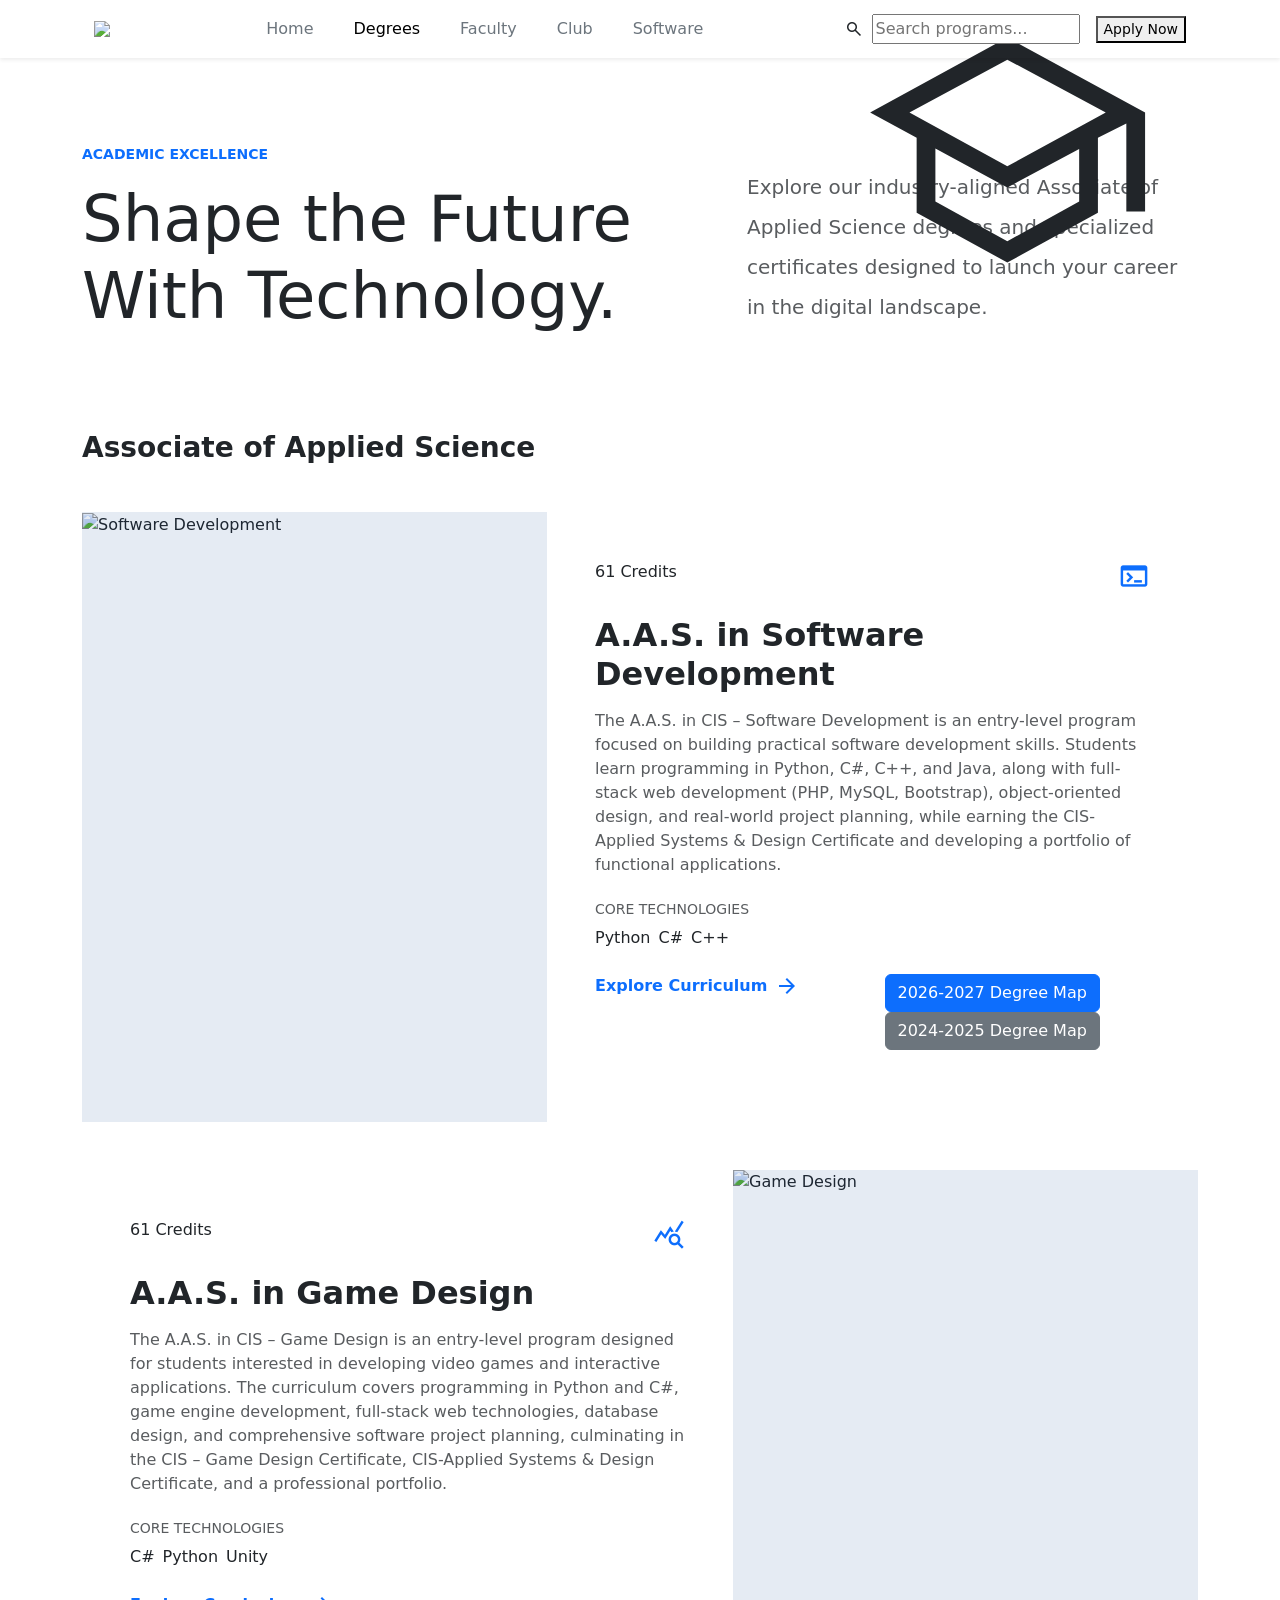
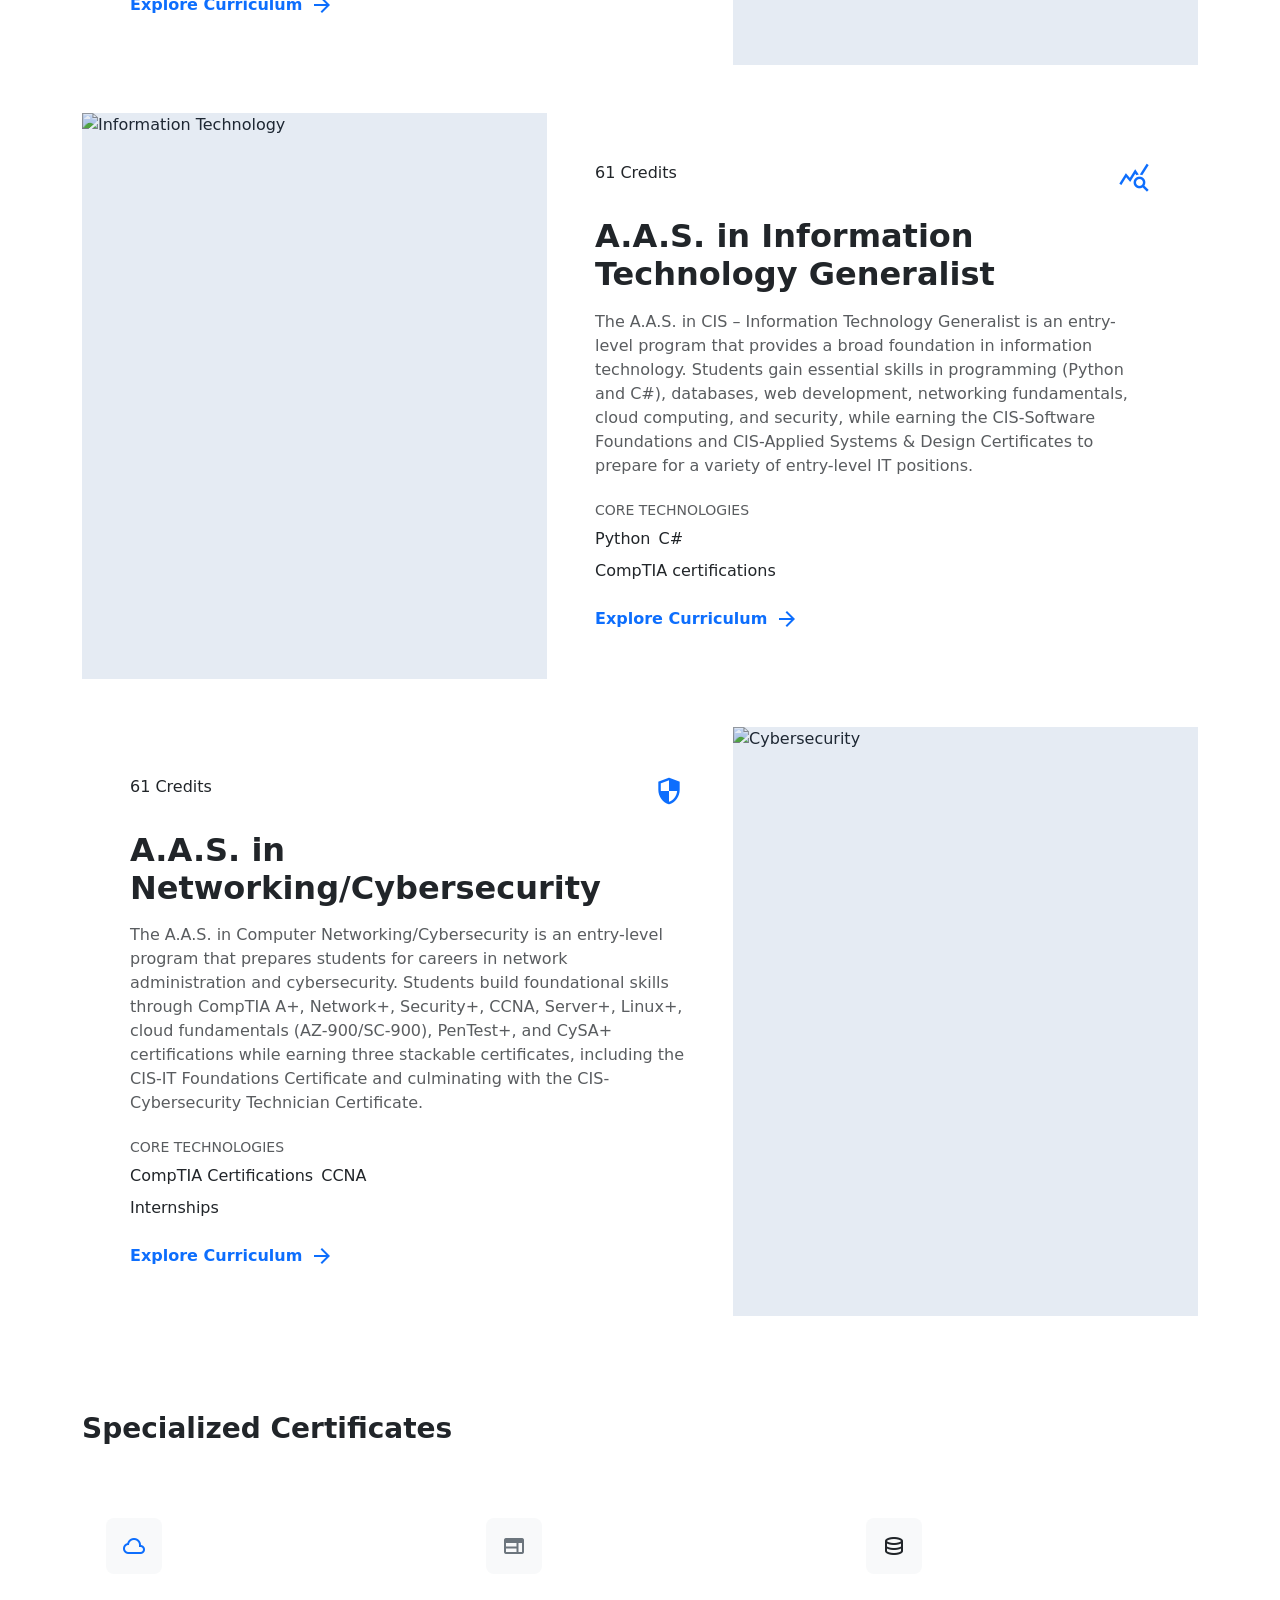
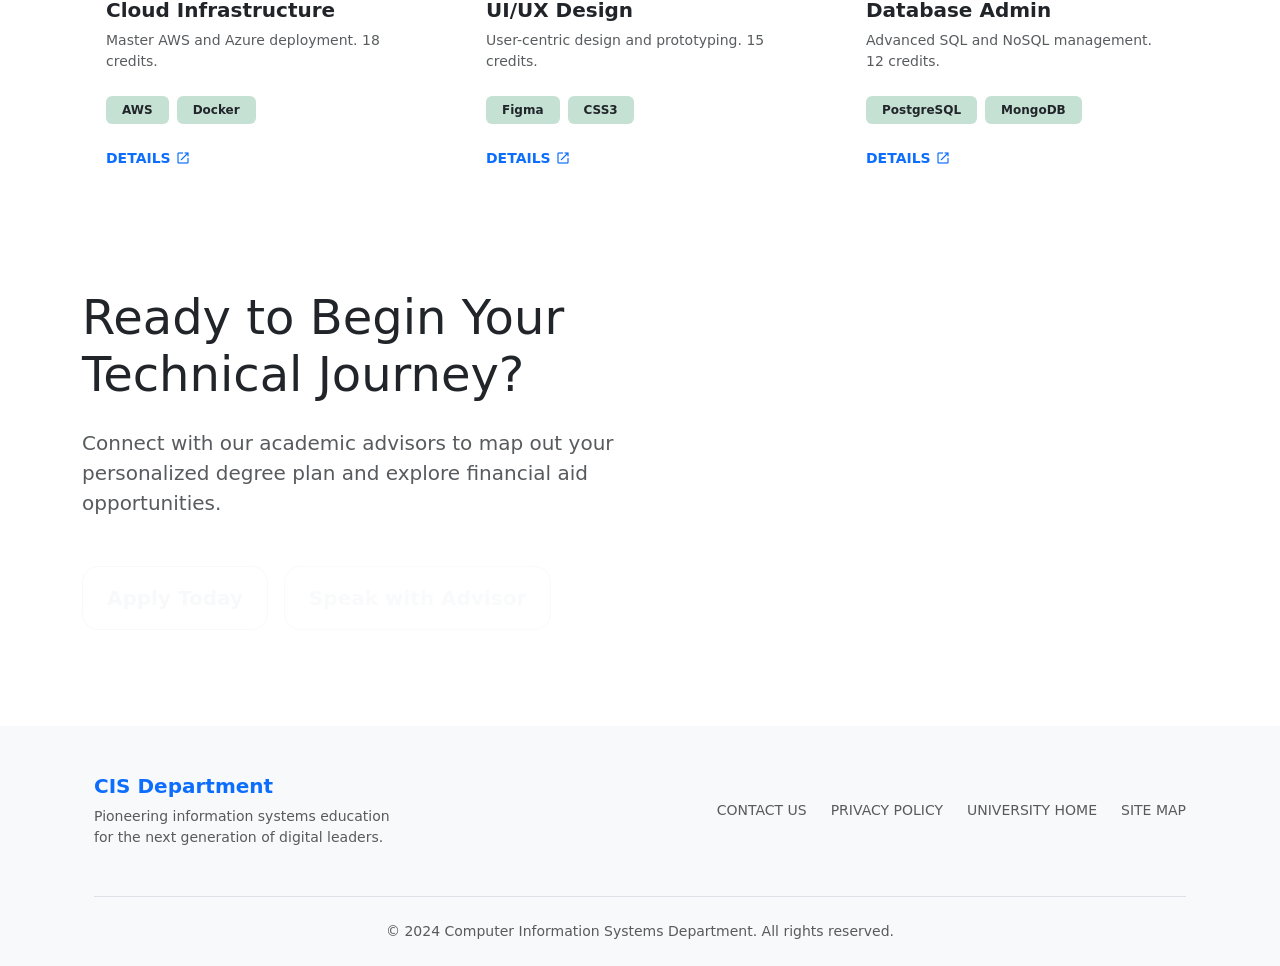
==== degrees.html @ a56226e9 "Add files via upload" ====
<!DOCTYPE html>

<html lang="en"><head>
    <meta charset="utf-8"/>
    <meta content="width=device-width, initial-scale=1.0" name="viewport"/>
    <title>Degrees &amp; Programs | CIS Department</title>
    <!-- Bootstrap 5.3 CSS -->
    <link href="https://cdn.jsdelivr.net/npm/bootstrap@5.3.2/dist/css/bootstrap.min.css" rel="stylesheet"/>
    <link href="https://fonts.googleapis.com/css2?family=Plus+Jakarta+Sans:wght@700;800&amp;family=Inter:wght@400;500;600&amp;family=Space+Grotesk:wght@500;700&amp;display=swap" rel="stylesheet"/>
    <link href="https://fonts.googleapis.com/css2?family=Material+Symbols+Outlined:wght,FILL@100..700,0..1&amp;display=swap" rel="stylesheet"/>
    <link href="static/css/degrees.css" rel="stylesheet">
    </head>
    <body>
        <!-- Navbar -->
        <nav class="navbar navbar-expand-lg fixed-top shadow-sm">
            <div class="container px-4">
                <a class="navbar-brand font-headline fw-bold text-primary fs-3" href="index.html"><img class="navbar" src="static/images/ac/cis_logo_no_bkgd.webp"></a>
                <div class="collapse navbar-collapse justify-content-center" id="navbarNav">
                    <ul class="navbar-nav gap-lg-4 font-label">
                        <li class="nav-item"><a class="nav-link text-secondary" href="#">Home</a></li>
                        <li class="nav-item"><a class="nav-link active" href="#">Degrees</a></li>
                        <li class="nav-item"><a class="nav-link text-secondary" href="#">Faculty</a></li>
                        <li class="nav-item"><a class="nav-link text-secondary" href="#">Club</a></li>
                        <li class="nav-item"><a class="nav-link text-secondary" href="#">Software</a></li>
                    </ul>
                </div>
                <div class="d-flex align-items-center gap-3">
                    <div class="search-bar d-none d-lg-flex align-items-center">
                        <span class="material-symbols-outlined me-2" style="font-size: 20px;">search</span>
                        <input placeholder="Search programs..." type="text"/>
                    </div>
                    <button class="btn-gradient font-label small">Apply Now</button>
                </div>
            </div>
        </nav>
        <main class="container py-5 mt-5">
            <!-- Hero Section -->
            <header class="mb-5 pb-lg-5 pt-lg-5">
                <div class="row align-items-end g-4">
                    <div class="col-lg-7">
                        <span class="font-label fw-bold text-primary text-uppercase small ls-widest d-block mb-3">Academic Excellence</span>
                            <h1 class="display-3 fw-800 font-headline mb-0">Shape the Future <br/><span class="text-gradient">With Technology.</span></h1>
                    </div>
                    <div class="col-lg-5">
                        <p class="fs-5 text-muted mb-2 lh-lg">Explore our industry-aligned Associate of Applied Science degrees and specialized certificates designed to launch your career in the digital landscape.</p>
                    </div>
                </div>
            </header>
            <!-- Degree Programs Section -->
            <section class="mt-5">
                <div class="d-flex align-items-center gap-3 mb-5">
                    <h2 class="h3 font-headline fw-bold mb-0">Associate of Applied Science</h2>
                    <div class="section-divider"></div>
                </div>
                <!-- Program Card 1 -->
                <div class="program-card mb-5">
                    <div class="row g-0">
                        <div class="col-md-5 position-relative" style="min-height: 300px;">
                            <img alt="Software Development" src="static/images/degreeplans/software_dev.png">
                        <div class="position-absolute top-0 start-0 w-100 h-100" style="background: rgba(0, 63, 135, 0.1);"></div>
                        </div>
                        <div class="col-md-7 p-4 p-lg-5 d-flex flex-column justify-content-center">
                            <div class="d-flex justify-content-between align-items-start mb-4">
                                <span class="badge-credits">61 Credits</span>
                                <span class="material-symbols-outlined text-primary fs-2">terminal</span>
                            </div>
                            <h3 class="h2 font-headline fw-bold mb-3">A.A.S. in Software Development</h3>
                            <p class="text-muted mb-4">The A.A.S. in CIS &ndash; Software Development is an entry-level program focused on building practical software development skills. Students learn programming in Python, C#, C++, and Java, along with full-stack web development (PHP, MySQL, Bootstrap), object-oriented design, and real-world project planning, while earning the CIS-Applied Systems & Design Certificate and developing a portfolio of functional applications.</p>
                            <div class="row g-4 mb-4">
                                <div class="col-6">
                                    <h4 class="font-label small text-uppercase text-muted ls-widest mb-2">Core Technologies</h4>
                                    <div class="d-flex flex-wrap gap-2">
                                        <span class="tag">Python</span>
                                        <span class="tag">C#</span>
                                        <span class="tag">C++</span>
                                    </div>
                                </div>
                            </div>
                            <div class="row g-4 mb-4">
                                <div class="col-6">
                                <a class="text-primary fw-bold font-label text-decoration-none d-flex align-items-center" href="#">Explore Curriculum <span class="material-symbols-outlined ms-2">arrow_forward</span></a>
                                </div>
                                <div class="col-6">
                                    <a class="btn btn-primary degree-btn" href="static/images/degreeplans/software_dev.png" target="_blank">2026-2027 Degree Map</a>
                                    <a class="btn btn-secondary degree-btn" href="#" target="_blank">2024-2025 Degree Map</a>
                                </div>
                            </div>
                        </div>
                    </div>
                </div>
                <!-- Program Card 2 -->
                <div class="program-card mb-5">
                    <div class="row g-0">                        
                        <div class="col-md-7 p-4 p-lg-5 d-flex flex-column justify-content-center">
                            <div class="d-flex justify-content-between align-items-start mb-4">
                                <span class="badge-credits">61 Credits</span>
                                <span class="material-symbols-outlined text-primary fs-2">query_stats</span>
                            </div>
                            <h3 class="h2 font-headline fw-bold mb-3">A.A.S. in Game Design</h3>
                            <p class="text-muted mb-4">The A.A.S. in CIS &ndash; Game Design is an entry-level program designed for students interested in developing video games and interactive applications. The curriculum covers programming in Python and C#, game engine development, full-stack web technologies, database design, and comprehensive software project planning, culminating in the CIS &ndash; Game Design Certificate, CIS-Applied Systems & Design Certificate, and a professional portfolio.</p>
                            <div class="row g-4 mb-4">
                                <div class="col-6">
                                <h4 class="font-label small text-uppercase text-muted ls-widest mb-2">Core Technologies</h4>
                                    <div class="d-flex flex-wrap gap-2">
                                        <span class="tag">C#</span>
                                        <span class="tag">Python</span>
                                        <span class="tag">Unity</span>
                                    </div>
                                </div>
                            </div>
                            <a class="text-primary fw-bold font-label text-decoration-none d-flex align-items-center" href="#">Explore Curriculum <span class="material-symbols-outlined ms-2">arrow_forward</span></a>
                        </div>
                        <div class="col-md-5 position-relative" style="min-height: 300px;">
                            <img alt="Game Design" src="static/images/degreeplans/game_design.png">
                            <div class="position-absolute top-0 start-0 w-100 h-100" style="background: rgba(0, 63, 135, 0.1);"></div>
                        </div>
                    </div>
                </div>
                <!-- Program Card 3 -->
                <div class="program-card mb-5">
                    <div class="row g-0">
                        <div class="col-md-5 position-relative" style="min-height: 300px;">
                            <img alt="Information Technology" src="static/images/degreeplans/information_tech.png">
                            <div class="position-absolute top-0 start-0 w-100 h-100" style="background: rgba(0, 63, 135, 0.1);"></div>
                        </div>
                        <div class="col-md-7 p-4 p-lg-5 d-flex flex-column justify-content-center">
                            <div class="d-flex justify-content-between align-items-start mb-4">
                                <span class="badge-credits">61 Credits</span>
                                <span class="material-symbols-outlined text-primary fs-2">query_stats</span>
                            </div>
                            <h3 class="h2 font-headline fw-bold mb-3">A.A.S. in Information Technology Generalist</h3>
                            <p class="text-muted mb-4">The A.A.S. in CIS &ndash; Information Technology Generalist is an entry-level program that provides a broad foundation in information technology. Students gain essential skills in programming (Python and C#), databases, web development, networking fundamentals, cloud computing, and security, while earning the CIS-Software Foundations and CIS-Applied Systems & Design Certificates to prepare for a variety of entry-level IT positions.</p>
                            <div class="row g-4 mb-4">
                                <div class="col-6">
                                <h4 class="font-label small text-uppercase text-muted ls-widest mb-2">Core Technologies</h4>
                                    <div class="d-flex flex-wrap gap-2">
                                        <span class="tag">Python</span>
                                        <span class="tag">C#</span>
                                        <span class="tag">CompTIA certifications</span>
                                    </div>
                                </div>
                            </div>
                            <a class="text-primary fw-bold font-label text-decoration-none d-flex align-items-center" href="#">Explore Curriculum <span class="material-symbols-outlined ms-2">arrow_forward</span></a>
                        </div>
                    </div>
                </div>
                <!-- Program Card 4 -->
                <div class="program-card mb-5">
                    <div class="row g-0">
                        <div class="col-md-7 p-4 p-lg-5 d-flex flex-column justify-content-center order-2 order-md-1">
                            <div class="d-flex justify-content-between align-items-start mb-4">
                                <span class="badge-credits">61 Credits</span>
                                <span class="material-symbols-outlined text-primary fs-2">security</span>
                            </div>
                            <h3 class="h2 font-headline fw-bold mb-3">A.A.S. in Networking/Cybersecurity</h3>
                            <p class="text-muted mb-4">The A.A.S. in Computer Networking/Cybersecurity is an entry-level program that prepares students for careers in network administration and cybersecurity. Students build foundational skills through CompTIA A+, Network+, Security+, CCNA, Server+, Linux+, cloud fundamentals (AZ-900/SC-900), PenTest+, and CySA+ certifications while earning three stackable certificates, including the CIS-IT Foundations Certificate and culminating with the CIS-Cybersecurity Technician Certificate.</p>
                            <div class="row g-4 mb-4">
                                <div class="col-6">
                                    <h4 class="font-label small text-uppercase text-muted ls-widest mb-2">Core Technologies</h4>
                                    <div class="d-flex flex-wrap gap-2">
                                        <span class="tag">CompTIA Certifications</span>
                                        <span class="tag">CCNA</span>
                                        <span class="tag">Internships</span>
                                    </div>
                                </div>
                            </div>
                            <a class="text-primary fw-bold font-label text-decoration-none d-flex align-items-center" href="#">Explore Curriculum <span class="material-symbols-outlined ms-2">arrow_forward</span></a>
                        </div>
                    <div class="col-md-5 position-relative order-1 order-md-2" style="min-height: 300px;">
                    <img alt="Cybersecurity" src="static/images/degreeplans/net_cyber.png">
                    <div class="position-absolute top-0 start-0 w-100 h-100" style="background: rgba(0, 63, 135, 0.1);"></div>
                    </div>
                    </div>
                </div>
                
            </section>
            <!-- Specialized Certificates -->
            <section class="mt-5 pt-5">
                <div class="d-flex align-items-center gap-3 mb-5">
                    <h2 class="h3 font-headline fw-bold mb-0">Specialized Certificates</h2>
                    <div class="section-divider"></div>
                </div>
                <div class="row g-4">
                    <!-- Cert 1 -->
                    <div class="col-md-4">
                        <div class="cert-card h-100 p-4" style="border-bottom-color: var(--primary);">
                            <div class="bg-light p-3 rounded-3 d-inline-flex mb-4 text-primary"><span class="material-symbols-outlined">cloud</span></div>
                            <h4 class="h5 font-headline fw-bold mb-2">Cloud Infrastructure</h4>
                            <p class="small text-muted mb-4">Master AWS and Azure deployment. 18 credits.</p>
                            <div class="d-flex flex-wrap gap-2 mb-4">
                                <span class="badge text-dark bg-opacity-25 bg-success fw-bold p-2 px-3 small">AWS</span>
                                <span class="badge text-dark bg-opacity-25 bg-success fw-bold p-2 px-3 small">Docker</span>
                            </div>
                            <a class="text-primary fw-bold font-label small text-uppercase ls-widest text-decoration-none d-flex align-items-center mt-auto" href="#">Details <span class="material-symbols-outlined ms-1 fs-6">open_in_new</span></a>
                        </div>
                    </div>
                    <!-- Cert 2 -->
                    <div class="col-md-4">
                        <div class="cert-card h-100 p-4" style="border-bottom-color: var(--secondary);">
                            <div class="bg-light p-3 rounded-3 d-inline-flex mb-4 text-secondary"><span class="material-symbols-outlined">web</span></div>
                            <h4 class="h5 font-headline fw-bold mb-2">UI/UX Design</h4>
                            <p class="small text-muted mb-4">User-centric design and prototyping. 15 credits.</p>
                            <div class="d-flex flex-wrap gap-2 mb-4">
                                <span class="badge text-dark bg-opacity-25 bg-success fw-bold p-2 px-3 small">Figma</span>
                                <span class="badge text-dark bg-opacity-25 bg-success fw-bold p-2 px-3 small">CSS3</span>
                            </div>
                            <a class="text-primary fw-bold font-label small text-uppercase ls-widest text-decoration-none d-flex align-items-center mt-auto" href="#">Details <span class="material-symbols-outlined ms-1 fs-6">open_in_new</span></a>
                        </div>
                    </div>
                    <!-- Cert 3 -->
                    <div class="col-md-4">
                        <div class="cert-card h-100 p-4" style="border-bottom-color: var(--tertiary);">
                            <div class="bg-light p-3 rounded-3 d-inline-flex mb-4 text-tertiary"><span class="material-symbols-outlined">database</span></div>
                            <h4 class="h5 font-headline fw-bold mb-2">Database Admin</h4>
                            <p class="small text-muted mb-4">Advanced SQL and NoSQL management. 12 credits.</p>
                            <div class="d-flex flex-wrap gap-2 mb-4">
                                <span class="badge text-dark bg-opacity-25 bg-success fw-bold p-2 px-3 small">PostgreSQL</span>
                                <span class="badge text-dark bg-opacity-25 bg-success fw-bold p-2 px-3 small">MongoDB</span>
                            </div>
                            <a class="text-primary fw-bold font-label small text-uppercase ls-widest text-decoration-none d-flex align-items-center mt-auto" href="#">Details <span class="material-symbols-outlined ms-1 fs-6">open_in_new</span></a>
                        </div>
                    </div>
                </div>
            </section>
            <!-- CTA Section -->
            <section class="mt-5 pt-5">
                <div class="cta-section">
                    <div class="position-absolute top-0 end-0 h-100 opacity-10 pointer-events-none d-none d-md-block" style="width: 33%;">
                        <span class="material-symbols-outlined" style="font-size: 300px;">school</span>
                    </div>
                    <div class="position-relative" style="max-width: 650px; z-index: 10;">
                        <h2 class="display-5 font-headline fw-800 mb-4 lh-tight">Ready to Begin Your Technical Journey?</h2>
                        <p class="fs-5 opacity-75 mb-5">Connect with our academic advisors to map out your personalized degree plan and explore financial aid opportunities.</p>
                        <div class="d-flex flex-wrap gap-3">
                            <button class="btn btn-lg btn-outline-light fw-bold px-4 py-3 rounded-4 font-label">Apply Today</button>
                            <button class="btn btn-lg btn-outline-light fw-bold px-4 py-3 rounded-4 font-label opacity-75">Speak with Advisor</button>
                        </div>
                    </div>
                </div>
            </section>
        </main>
        <footer class="bg-light pt-5 pb-4 mt-5">
            <div class="container px-4">
                <div class="row gy-5 align-items-center">
                    <div class="col-md-4 text-center text-md-start">
                        <div class="h5 fw-bold text-primary font-headline mb-2">CIS Department</div>
                            <p class="small text-muted mb-0" style="max-width: 300px;">Pioneering information systems education for the next generation of digital leaders.</p>
                        </div>
                        <div class="col-md-8">
                            <div class="d-flex flex-wrap justify-content-center justify-content-md-end gap-4 font-label small text-uppercase ls-widest">
                                <a class="text-muted text-decoration-none hover-primary" href="#">Contact Us</a>
                                <a class="text-muted text-decoration-none hover-primary" href="#">Privacy Policy</a>
                                <a class="text-muted text-decoration-none hover-primary" href="https://www.actx.edu">University Home</a>
                                <a class="text-muted text-decoration-none hover-primary" href="#">Site Map</a>
                            </div>
                        </div>
                    </div>
                <div class="mt-5 pt-4 border-top text-center">
                    <p class="small text-muted mb-0">© 2024 Computer Information Systems Department. All rights reserved.</p>
                </div>
            </div>
        </footer>

        <script src="https://cdn.jsdelivr.net/npm/bootstrap@5.3.2/dist/js/bootstrap.bundle.min.js"></script>
    </body>
</html>
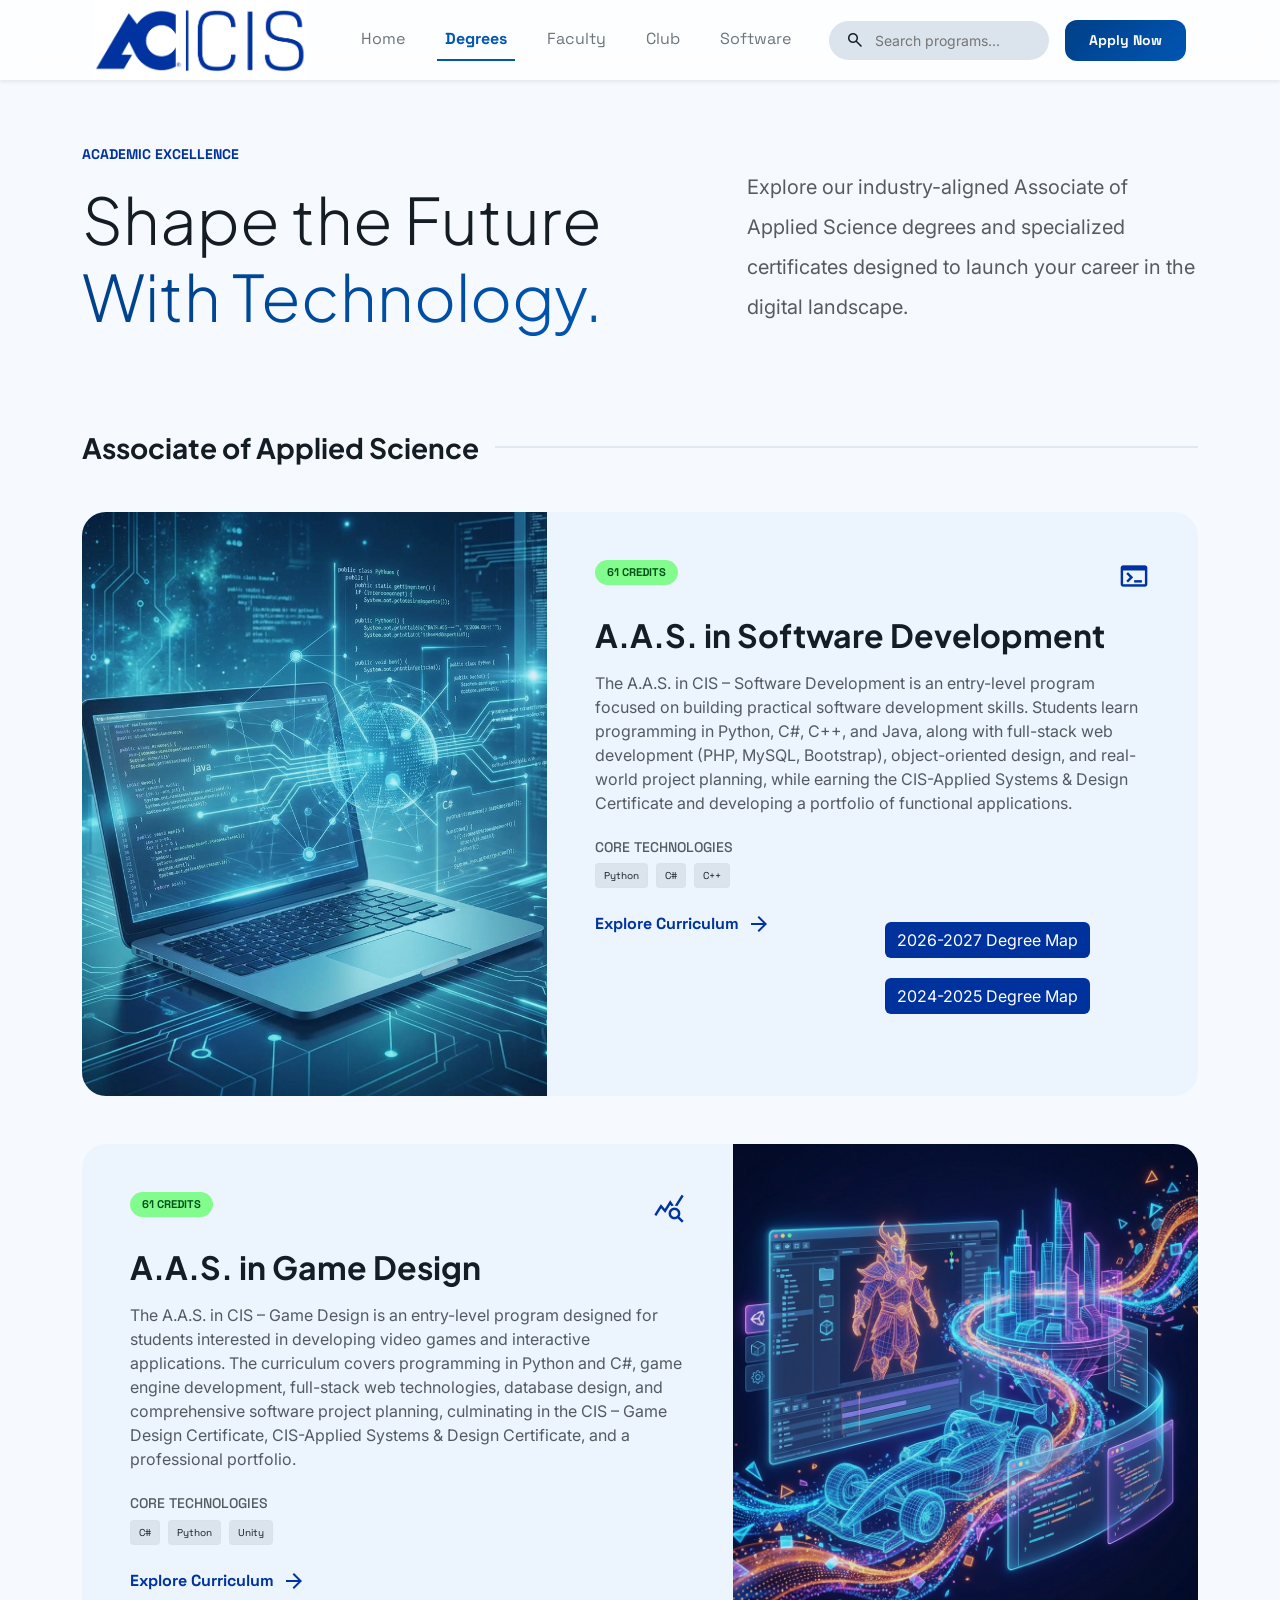
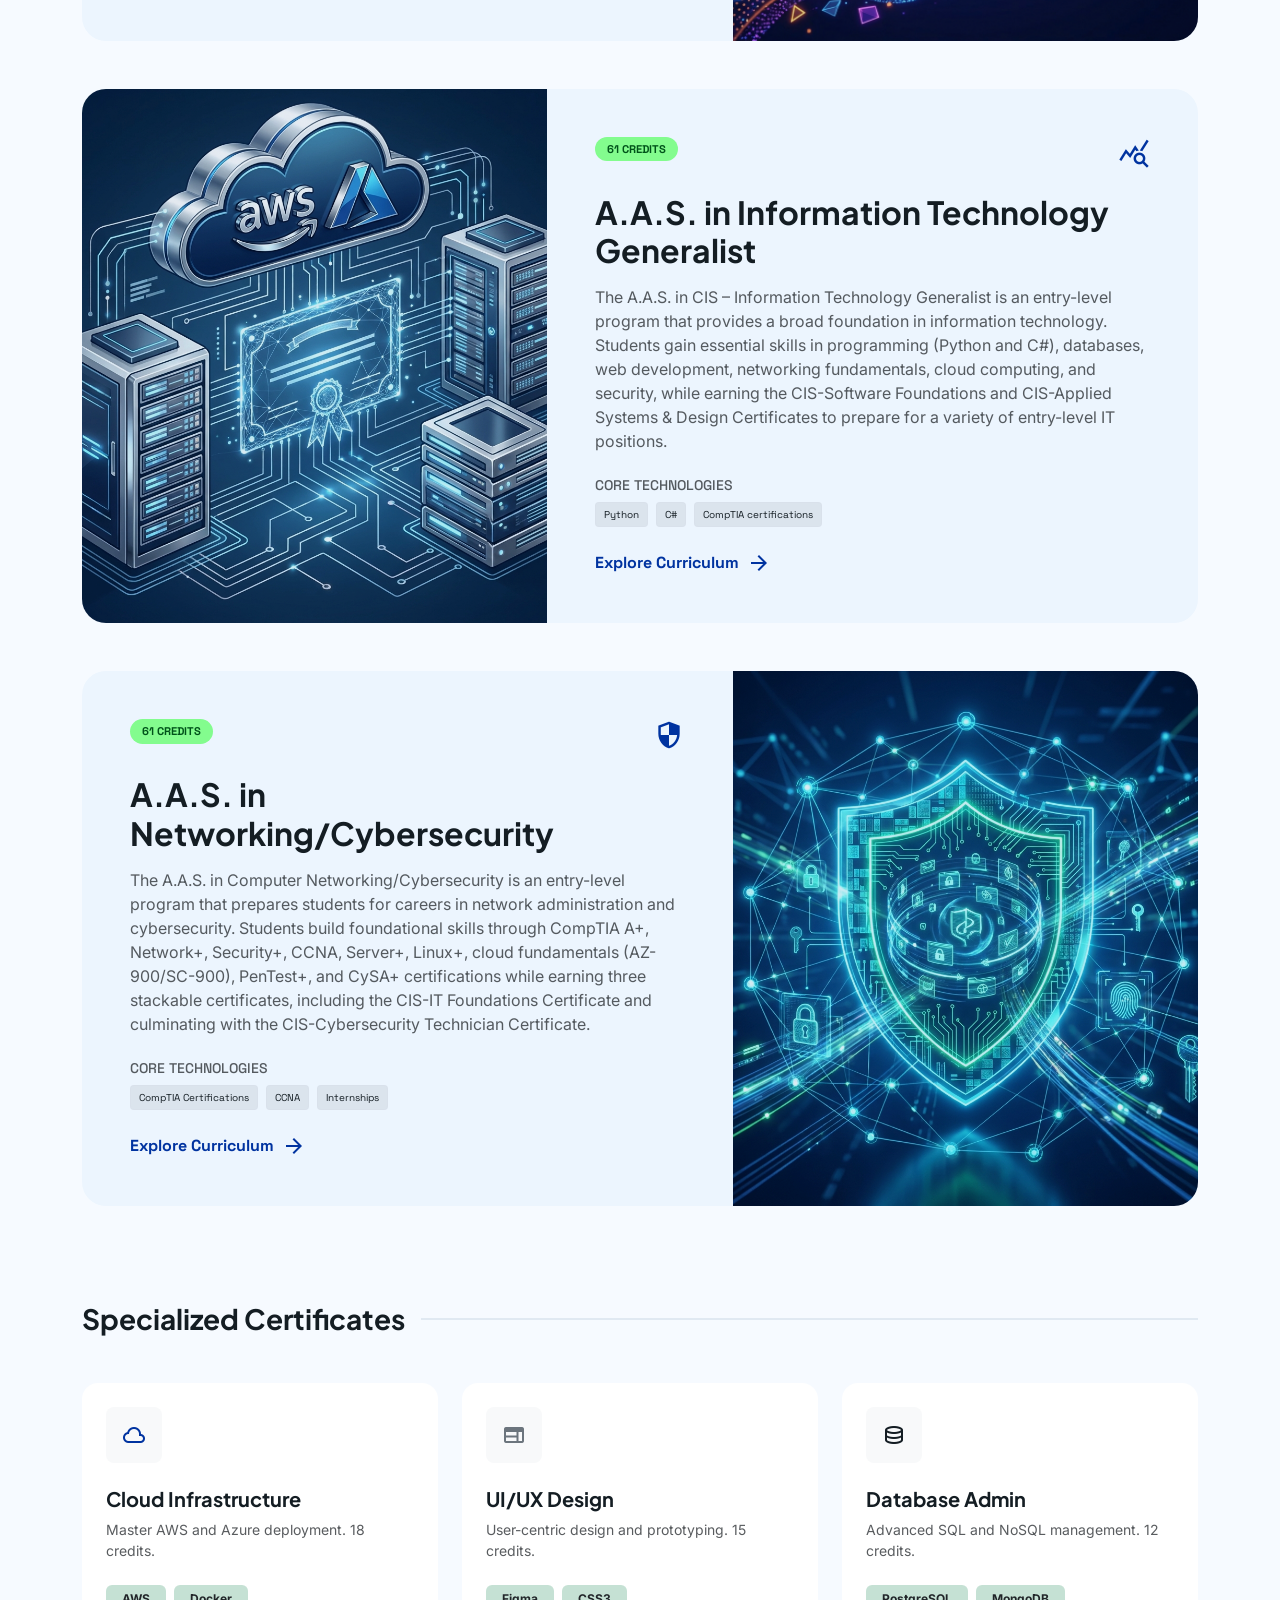
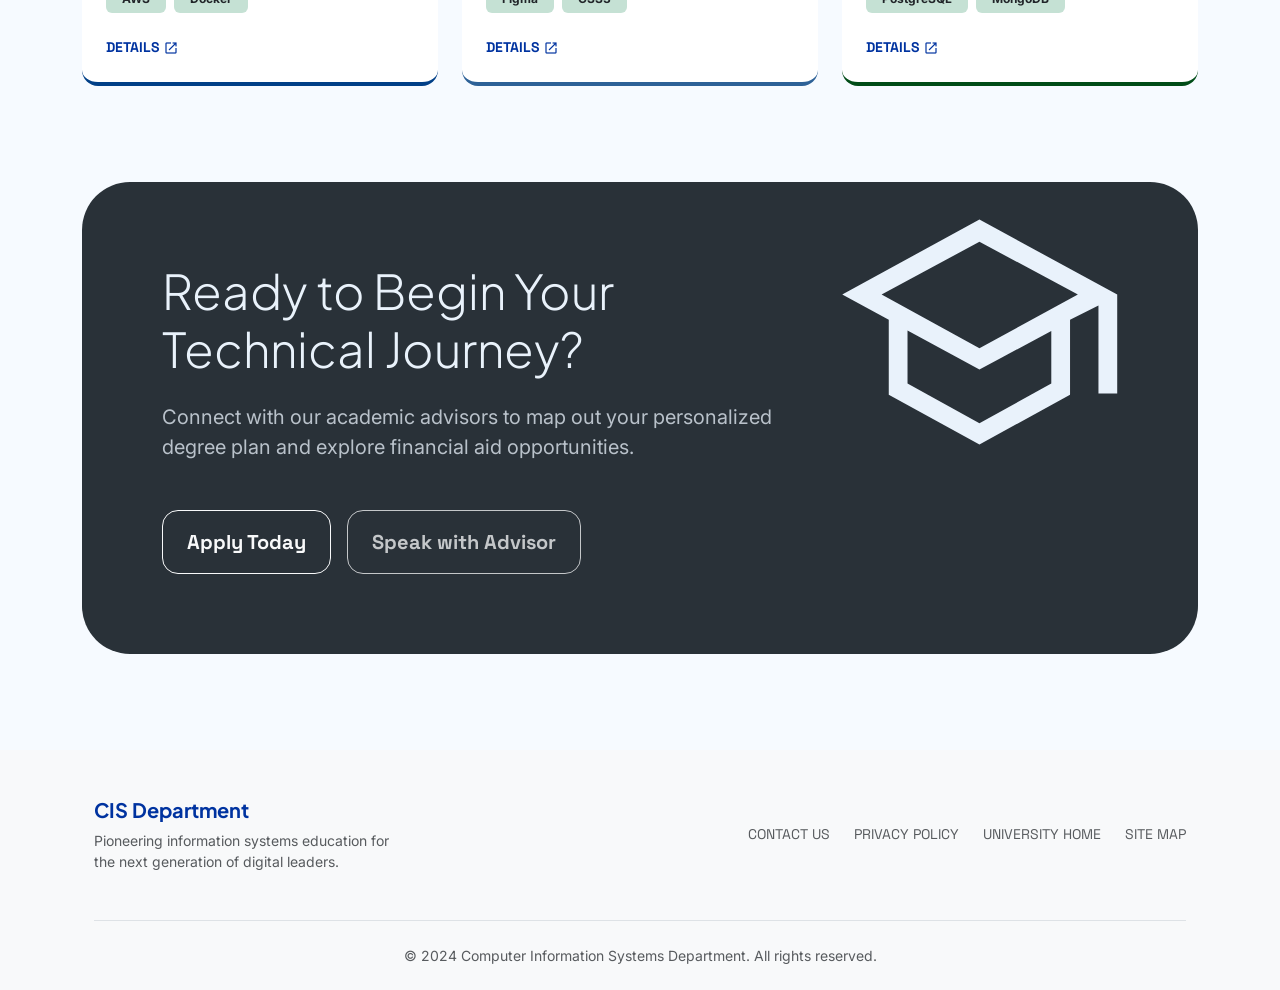
==== commit 7aa3d91f: "Add files via upload" ====
--- a/degrees.html
+++ b/degrees.html
@@ -17,11 +17,11 @@
                 <a class="navbar-brand font-headline fw-bold text-primary fs-3" href="index.html"><img class="navbar" src="static/images/ac/cis_logo_no_bkgd.webp"></a>
                 <div class="collapse navbar-collapse justify-content-center" id="navbarNav">
                     <ul class="navbar-nav gap-lg-4 font-label">
-                        <li class="nav-item"><a class="nav-link text-secondary" href="#">Home</a></li>
-                        <li class="nav-item"><a class="nav-link active" href="#">Degrees</a></li>
-                        <li class="nav-item"><a class="nav-link text-secondary" href="#">Faculty</a></li>
-                        <li class="nav-item"><a class="nav-link text-secondary" href="#">Club</a></li>
-                        <li class="nav-item"><a class="nav-link text-secondary" href="#">Software</a></li>
+                        <li class="nav-item"><a class="nav-link text-secondary" href="index.html">Home</a></li>
+                        <li class="nav-item"><a class="nav-link active" href="degrees.html">Degrees</a></li>
+                        <li class="nav-item"><a class="nav-link text-secondary" href="faculty.html">Faculty</a></li>
+                        <li class="nav-item"><a class="nav-link text-secondary" href="club.html">Club</a></li>
+                        <li class="nav-item"><a class="nav-link text-secondary" href="software.html">Software</a></li>
                     </ul>
                 </div>
                 <div class="d-flex align-items-center gap-3">
--- a/static/css/degrees.css
+++ b/static/css/degrees.css
@@ -0,0 +1,162 @@
+:root {
+    --primary: #003f87;
+    --primary-container: #0056b3;
+    --on-primary: #ffffff;
+    --secondary: #2d6197;
+    --tertiary: #004c17;
+    --background: #f6faff;
+    --surface: #f6faff;
+    --on-surface: #141d23;
+    --on-surface-variant: #424752;
+    --surface-container-low: #ecf5fe;
+    --surface-container-high: #e0e9f2;
+    --surface-container-highest: #dbe4ed;
+    --outline: #727784;
+    --outline-variant: #c2c6d4;
+    --tertiary-fixed: #83fc8e;
+    --on-tertiary-fixed-variant: #00531a;
+    --inverse-surface: #293138;
+    --inverse-on-surface: #e9f2fb;
+    --primary-fixed: #d7e2ff;
+    --on-primary-fixed: #001a40;
+}
+
+.text-primary {color: #0033a0 !important;}
+
+body {
+    background-color: var(--background);
+    font-family: 'Inter', sans-serif;
+    color: var(--on-surface);
+}
+
+.font-headline { font-family: 'Plus Jakarta Sans', sans-serif; }
+.font-label { font-family: 'Space Grotesk', sans-serif; }
+
+.navbar {
+    background-color: rgba(255, 255, 255, 0.8) !important;
+    backdrop-filter: blur(12px);
+    height: 80px;
+}
+
+.text-gradient {
+    background: linear-gradient(135deg, var(--primary) 0%, var(--primary-container) 100%);
+    -webkit-background-clip: text;
+    -webkit-text-fill-color: transparent;
+}
+
+
+
+.degree-btn {
+    margin: 10px 0;
+    background-color: hsl(221, 100%, 31%) !important;
+    border: none;
+}
+
+.degree-btn:hover {
+    background-color: hsl(221, 100%, 50%) !important;
+}
+
+.btn-gradient {
+    background: linear-gradient(135deg, var(--primary) 0%, var(--primary-container) 100%);
+    color: white;
+    border: none;
+    border-radius: 0.75rem;
+    padding: 0.625rem 1.5rem;
+    font-weight: 700;
+    transition: all 0.2s ease;
+}
+.btn-gradient:hover {
+    transform: scale(0.95);
+    color: white;
+}
+
+.material-symbols-outlined {
+    font-variation-settings: 'FILL' 0, 'weight' 400, 'GRAD' 0, 'opsz' 24;
+    vertical-align: middle;
+}
+
+.program-card {
+    border-radius: 1.5rem;
+    overflow: hidden;
+    background-color: var(--surface-container-low);
+    transition: all 0.3s ease;
+    border: none;
+}
+.program-card:hover {
+    box-shadow: 0 25px 50px -12px rgba(0, 63, 135, 0.1);
+}
+.program-card img {
+    transition: transform 0.7s ease;
+    object-fit: cover;
+    height: 100%;
+    width: 100%;
+}
+.program-card:hover img {
+    transform: scale(1.05);
+}
+
+.tag {
+    font-size: 0.625rem;
+    padding: 0.25rem 0.5rem;
+    border-radius: 0.25rem;
+    background-color: var(--surface-container-highest);
+    border: 1px solid rgba(194, 198, 212, 0.1);
+    font-family: 'Space Grotesk', sans-serif;
+}
+
+.cert-card {
+    background-color: #ffffff;
+    border: none;
+    border-radius: 1rem;
+    transition: all 0.3s ease;
+    border-bottom: 4px solid var(--primary);
+}
+.cert-card:hover {
+    box-shadow: 0 20px 25px -5px rgba(0, 0, 0, 0.1);
+    transform: translateY(-5px);
+}
+
+.cta-section {
+    background-color: var(--inverse-surface);
+    color: var(--inverse-on-surface);
+    border-radius: 3rem;
+    padding: 5rem;
+    position: relative;
+    overflow: hidden;
+}
+
+.section-divider {
+    height: 2px;
+    background-color: var(--surface-container-high);
+    flex-grow: 1;
+}
+
+.nav-link.active {
+    color: var(--primary-container) !important;
+    font-weight: 700;
+    border-bottom: 2px solid var(--primary-container);
+}
+
+.search-bar {
+    background-color: var(--surface-container-highest);
+    border-radius: 9999px;
+    padding: 0.5rem 1rem;
+}
+.search-bar input {
+    background: transparent;
+    border: none;
+    outline: none;
+    font-size: 0.875rem;
+    width: 160px;
+}
+
+.badge-credits {
+    background-color: var(--tertiary-fixed);
+    color: var(--on-tertiary-fixed-variant);
+    font-family: 'Space Grotesk', sans-serif;
+    font-weight: 700;
+    text-transform: uppercase;
+    font-size: 0.7rem;
+    padding: 0.25rem 0.75rem;
+    border-radius: 9999px;
+}
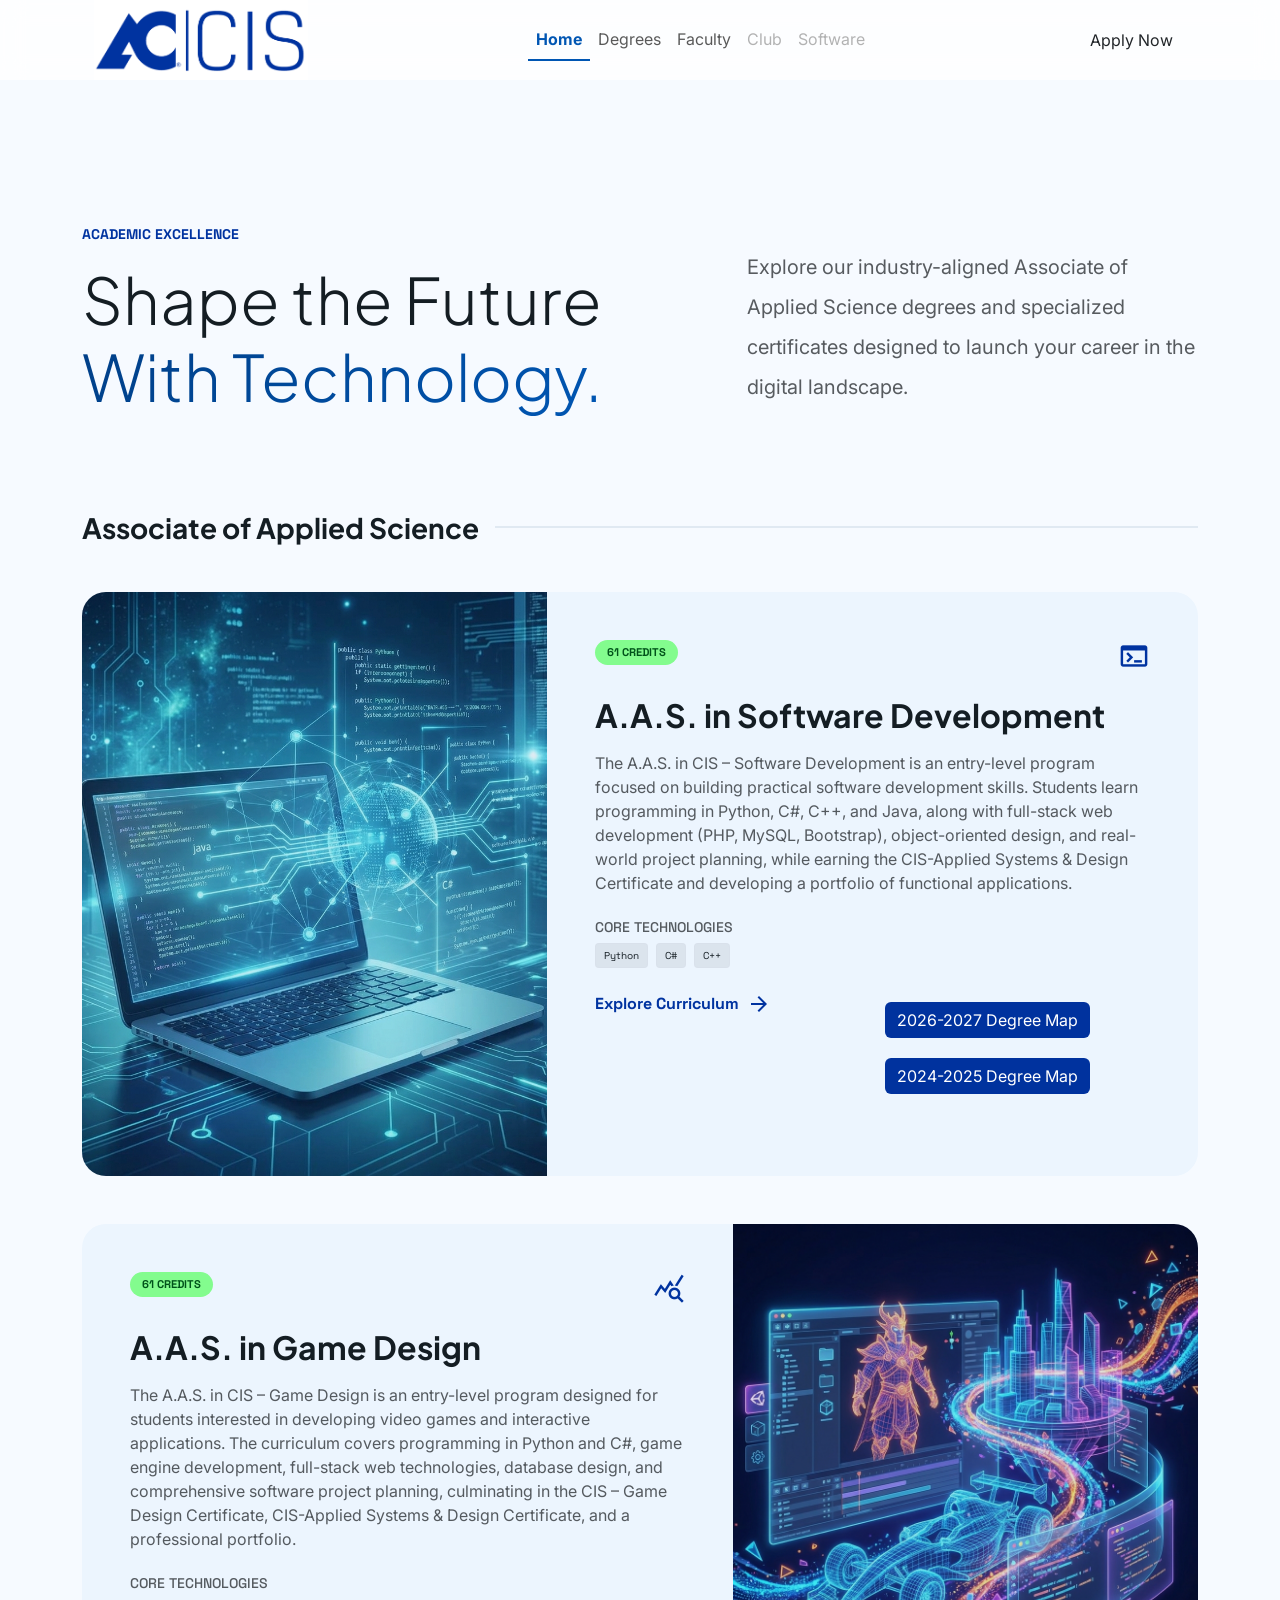
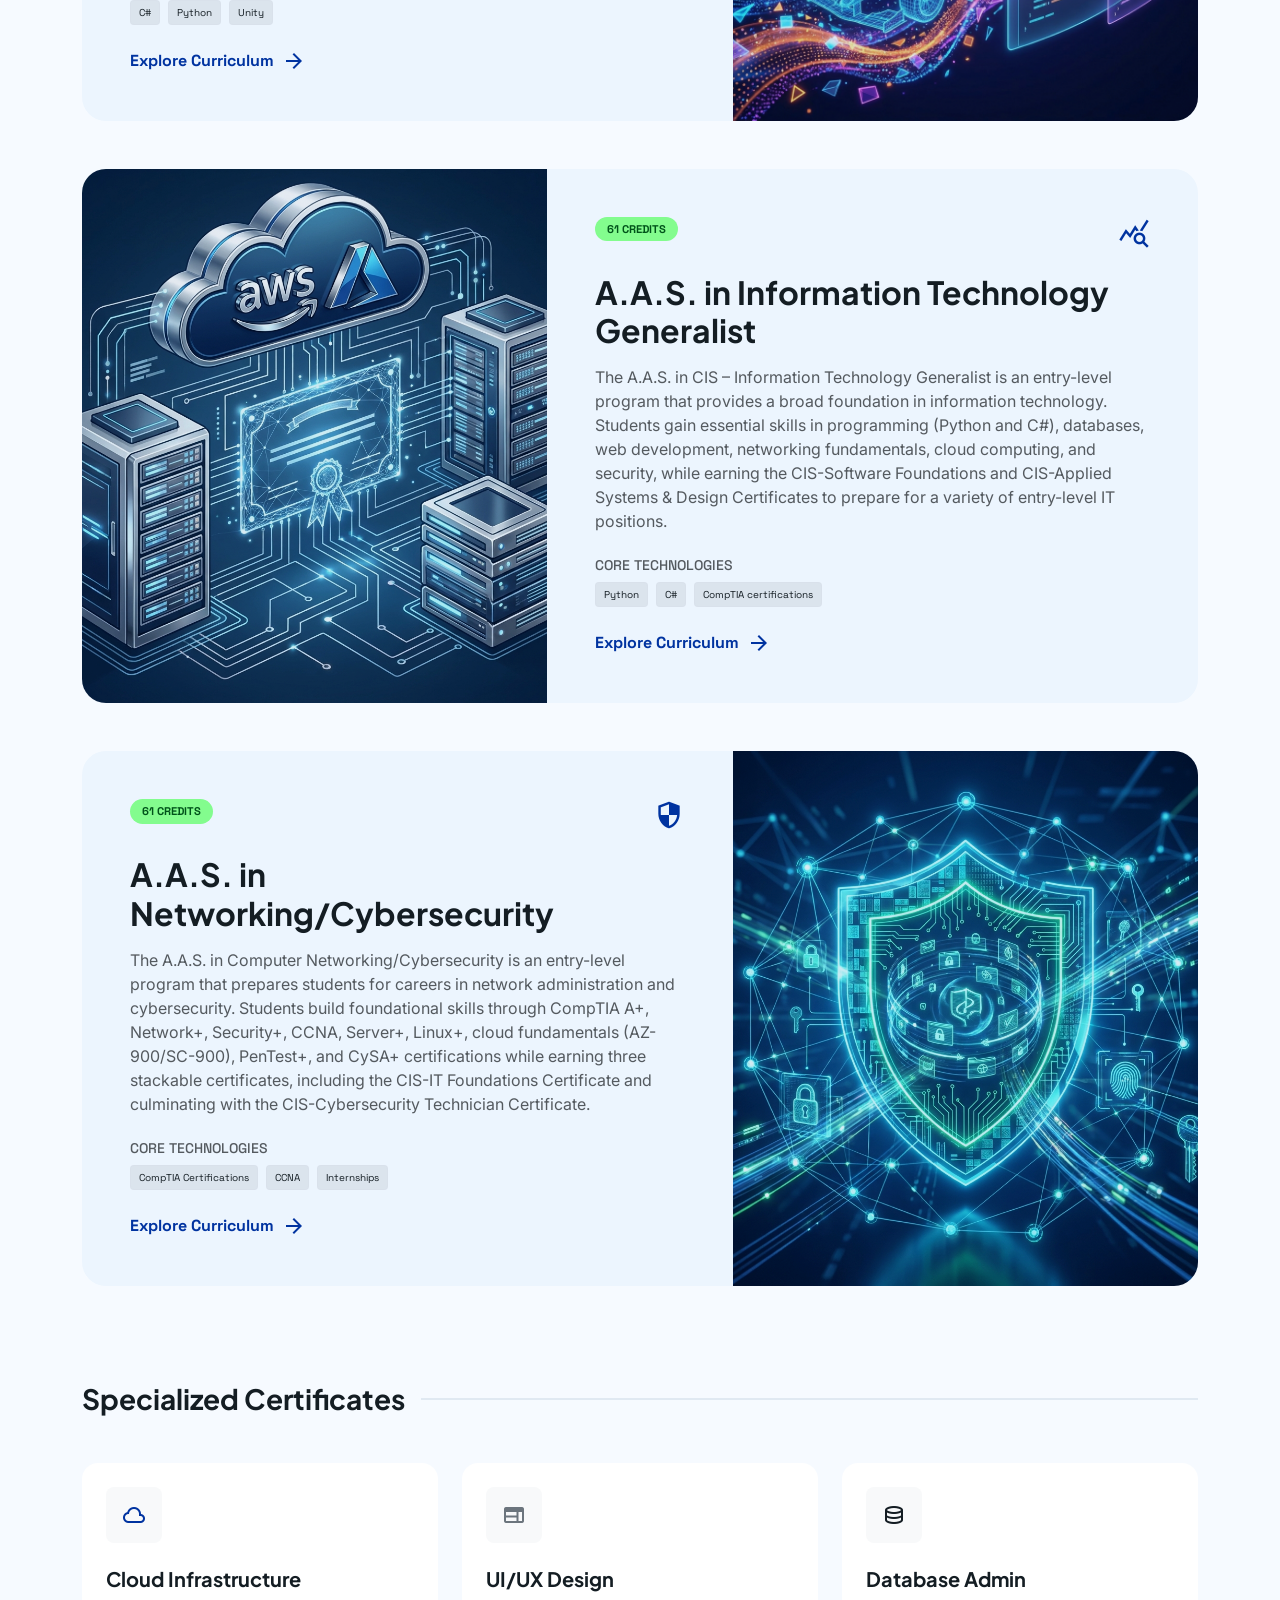
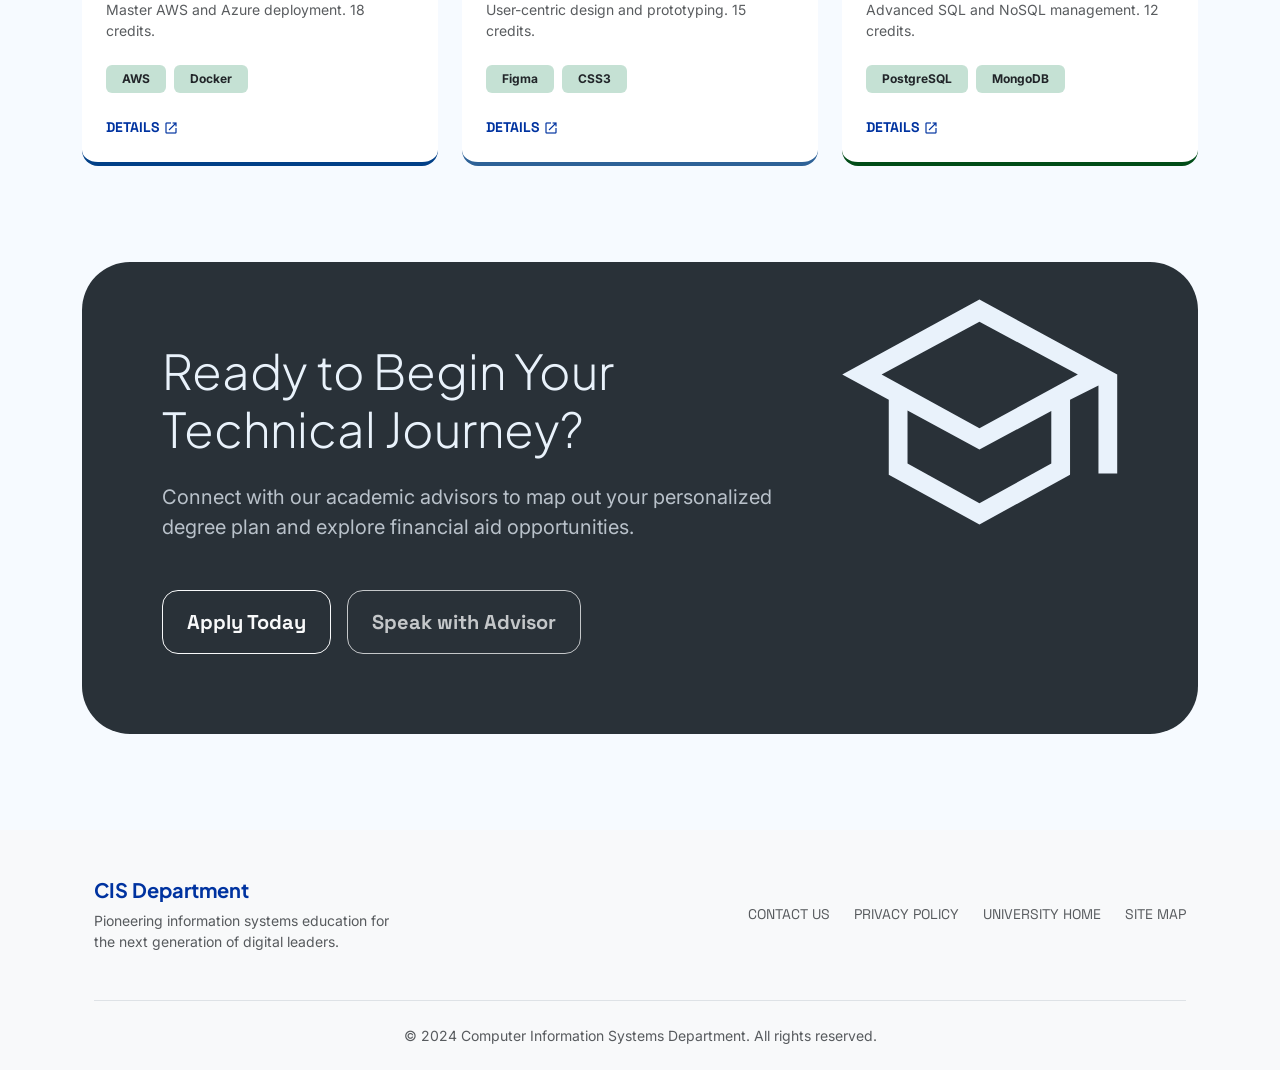
==== commit 5f37f5cd: "Update degrees.html" ====
--- a/degrees.html
+++ b/degrees.html
@@ -12,24 +12,20 @@
     </head>
     <body>
         <!-- Navbar -->
-        <nav class="navbar navbar-expand-lg fixed-top shadow-sm">
-            <div class="container px-4">
+        <nav class="navbar navbar-expand-md sticky-top">
+            <div class="container-xl px-4">
                 <a class="navbar-brand font-headline fw-bold text-primary fs-3" href="index.html"><img class="navbar" src="static/images/ac/cis_logo_no_bkgd.webp"></a>
-                <div class="collapse navbar-collapse justify-content-center" id="navbarNav">
-                    <ul class="navbar-nav gap-lg-4 font-label">
-                        <li class="nav-item"><a class="nav-link text-secondary" href="index.html">Home</a></li>
-                        <li class="nav-item"><a class="nav-link active" href="degrees.html">Degrees</a></li>
-                        <li class="nav-item"><a class="nav-link text-secondary" href="faculty.html">Faculty</a></li>
-                        <li class="nav-item"><a class="nav-link text-secondary" href="club.html">Club</a></li>
-                        <li class="nav-item"><a class="nav-link text-secondary" href="software.html">Software</a></li>
+                <button class="navbar-toggler" data-bs-target="#navbarMain" data-bs-toggle="collapse" type="button"><span class="navbar-toggler-icon"></span></button>
+                <div class="collapse navbar-collapse" id="navbarMain">
+                    <ul class="navbar-nav mx-auto">
+                        <li class="nav-item"><a class="nav-link active" href="index.html">Home</a></li>
+                        <li class="nav-item"><a href="degrees.html" target="_blank" class="nav-link">Degrees</a></li>
+                        <li class="nav-item"><a href="faculty.html" target="_blank" class="nav-link">Faculty</a></li>
+                        <li class="nav-item"><a href="club.html" target="_blank" class="nav-link disabled">Club</a></li>
+                        <li class="nav-item"><a href="software.html" target="_blank" class="nav-link disabled">Software</a></li>
                     </ul>
-                </div>
-                <div class="d-flex align-items-center gap-3">
-                    <div class="search-bar d-none d-lg-flex align-items-center">
-                        <span class="material-symbols-outlined me-2" style="font-size: 20px;">search</span>
-                        <input placeholder="Search programs..." type="text"/>
-                    </div>
-                    <button class="btn-gradient font-label small">Apply Now</button>
+                    <a href="https://www.actx.edu/enroll/" target="_blank" class="btn btn-apply">Apply Now</a>
+    
                 </div>
             </div>
         </nav>
@@ -263,4 +259,4 @@
 
         <script src="https://cdn.jsdelivr.net/npm/bootstrap@5.3.2/dist/js/bootstrap.bundle.min.js"></script>
     </body>
-</html>+</html>
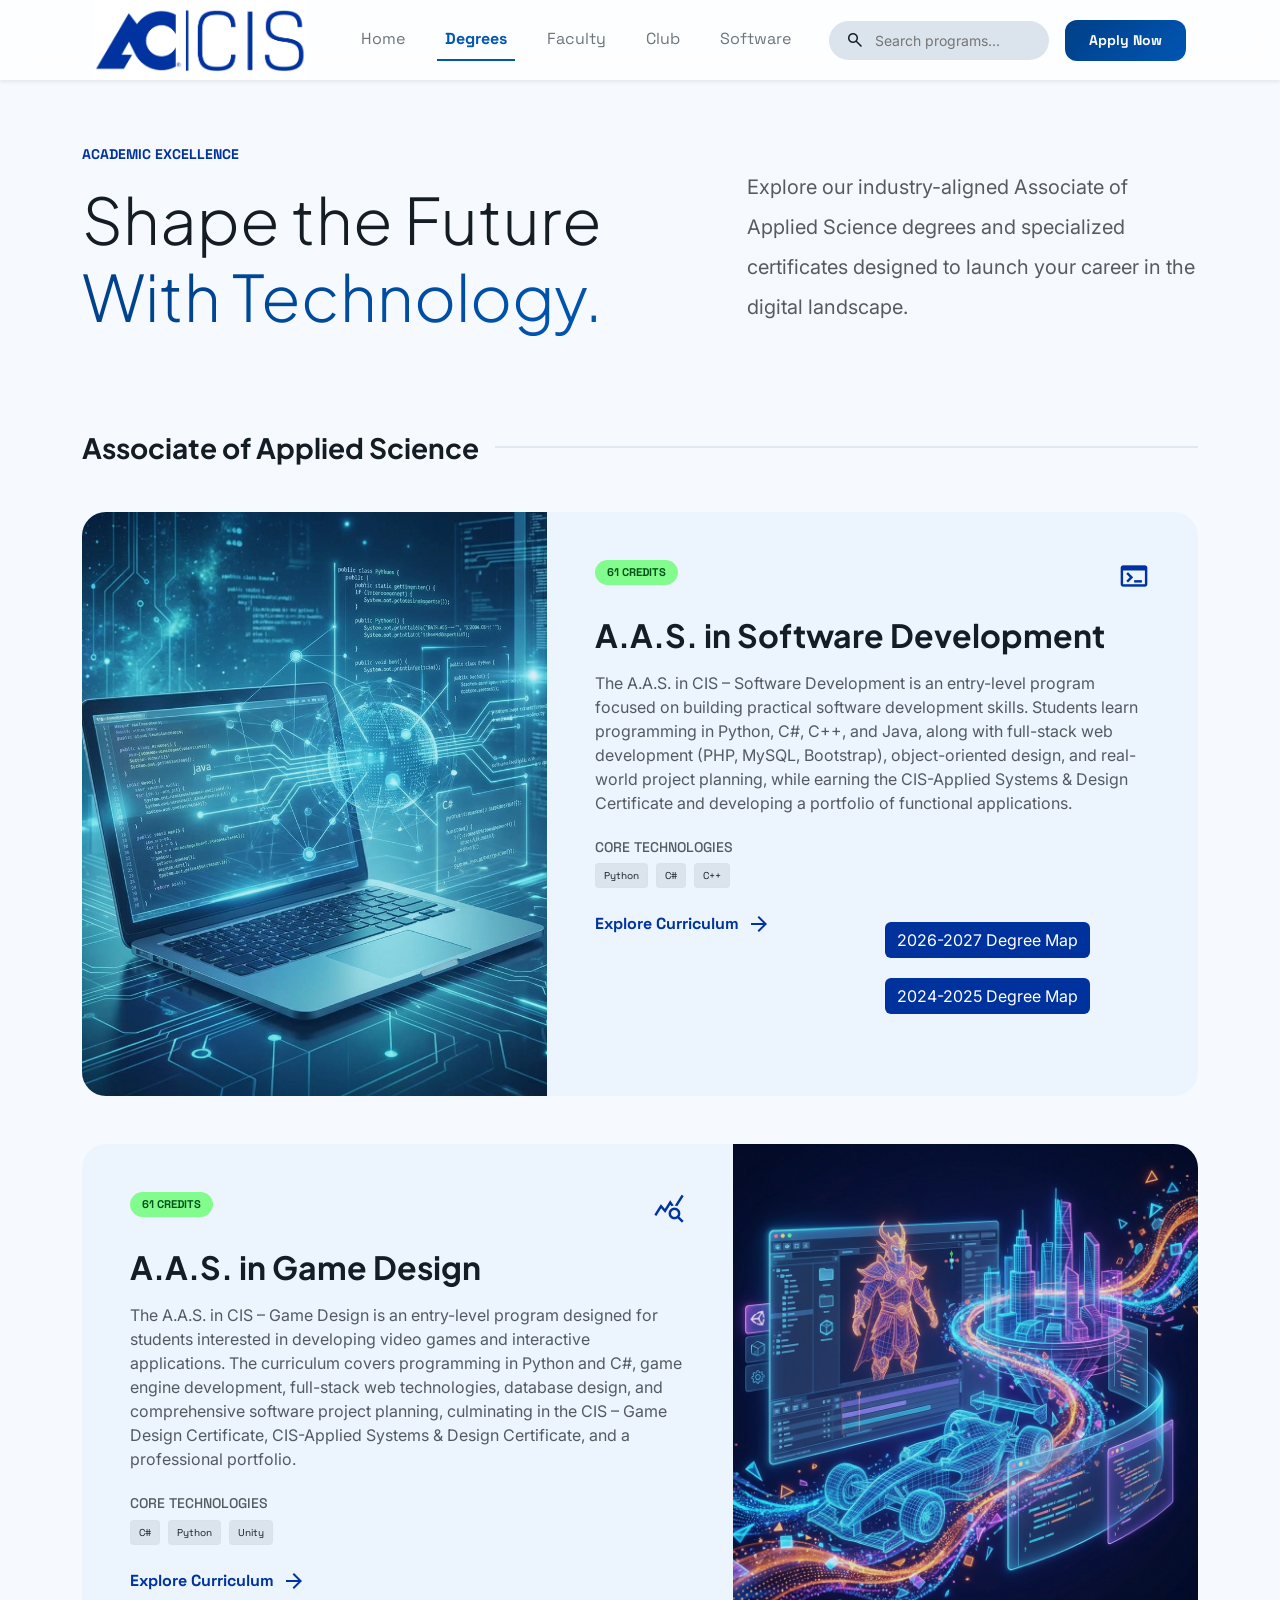
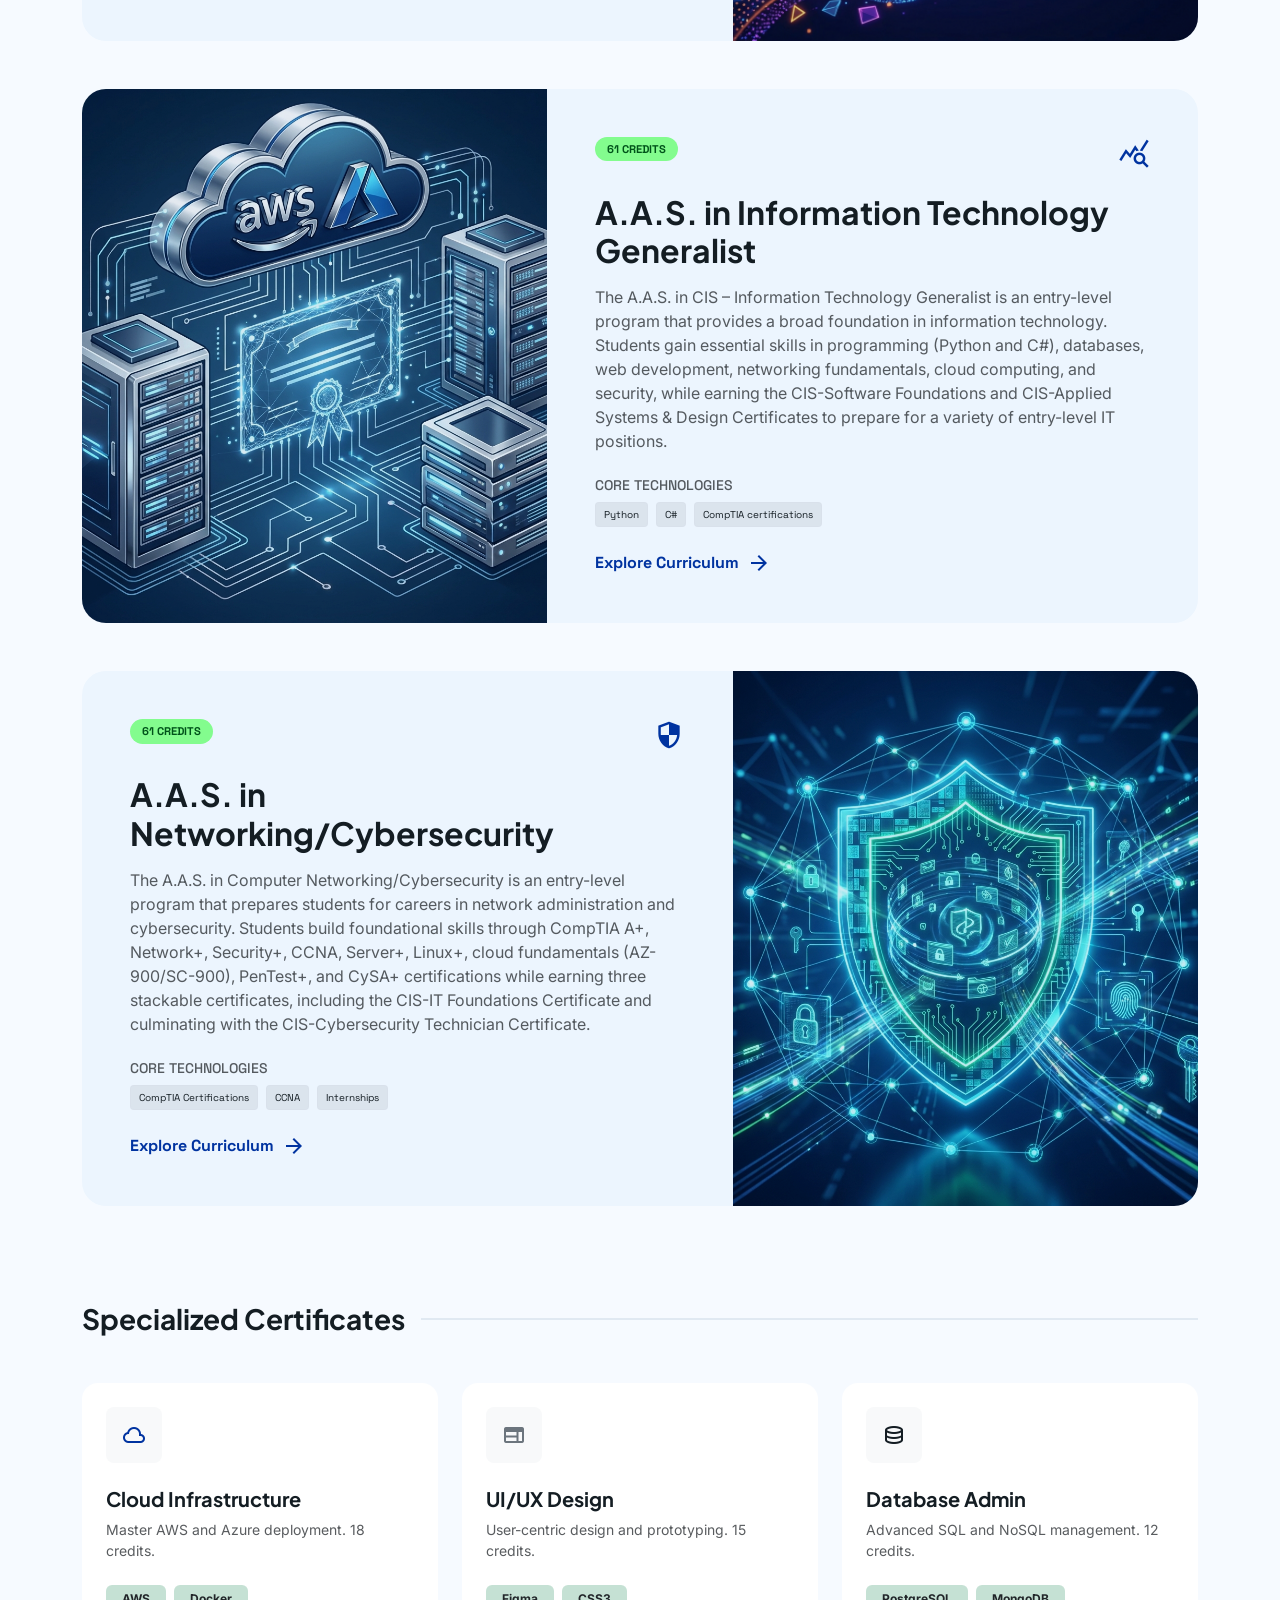
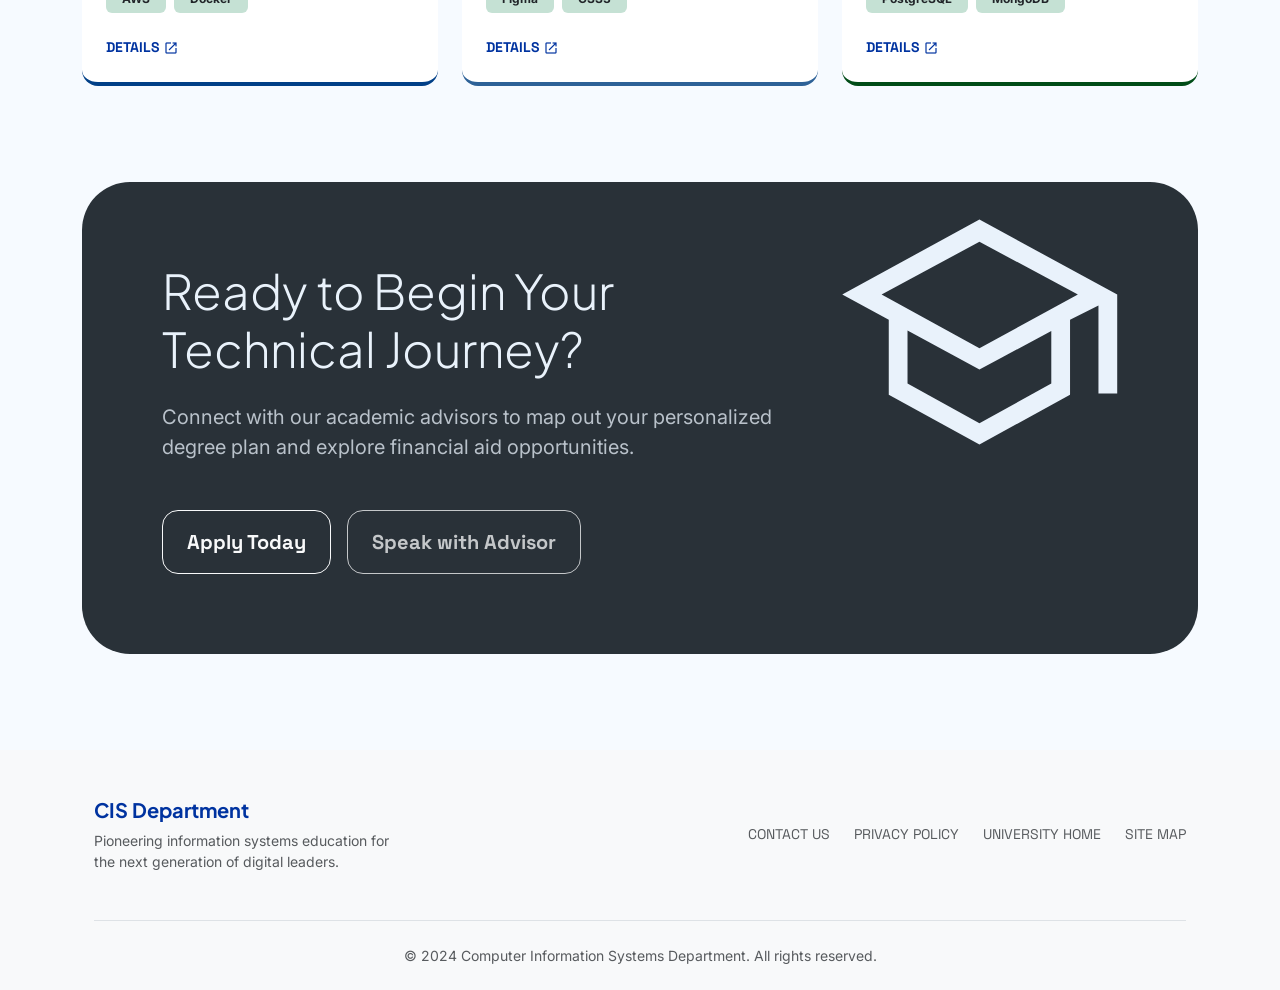
==== commit 027820dc: "Add files via upload" ====
--- a/degrees.html
+++ b/degrees.html
@@ -12,20 +12,24 @@
     </head>
     <body>
         <!-- Navbar -->
-        <nav class="navbar navbar-expand-md sticky-top">
-            <div class="container-xl px-4">
+        <nav class="navbar navbar-expand-lg fixed-top shadow-sm">
+            <div class="container px-4">
                 <a class="navbar-brand font-headline fw-bold text-primary fs-3" href="index.html"><img class="navbar" src="static/images/ac/cis_logo_no_bkgd.webp"></a>
-                <button class="navbar-toggler" data-bs-target="#navbarMain" data-bs-toggle="collapse" type="button"><span class="navbar-toggler-icon"></span></button>
-                <div class="collapse navbar-collapse" id="navbarMain">
-                    <ul class="navbar-nav mx-auto">
-                        <li class="nav-item"><a class="nav-link active" href="index.html">Home</a></li>
-                        <li class="nav-item"><a href="degrees.html" target="_blank" class="nav-link">Degrees</a></li>
-                        <li class="nav-item"><a href="faculty.html" target="_blank" class="nav-link">Faculty</a></li>
-                        <li class="nav-item"><a href="club.html" target="_blank" class="nav-link disabled">Club</a></li>
-                        <li class="nav-item"><a href="software.html" target="_blank" class="nav-link disabled">Software</a></li>
+                <div class="collapse navbar-collapse justify-content-center" id="navbarNav">
+                    <ul class="navbar-nav gap-lg-4 font-label">
+                        <li class="nav-item"><a class="nav-link text-secondary" href="index.html">Home</a></li>
+                        <li class="nav-item"><a class="nav-link active" href="degrees.html">Degrees</a></li>
+                        <li class="nav-item"><a class="nav-link text-secondary" href="faculty.html">Faculty</a></li>
+                        <li class="nav-item"><a class="nav-link text-secondary" href="club.html">Club</a></li>
+                        <li class="nav-item"><a class="nav-link text-secondary" href="software.html">Software</a></li>
                     </ul>
-                    <a href="https://www.actx.edu/enroll/" target="_blank" class="btn btn-apply">Apply Now</a>
-    
+                </div>
+                <div class="d-flex align-items-center gap-3">
+                    <div class="search-bar d-none d-lg-flex align-items-center">
+                        <span class="material-symbols-outlined me-2" style="font-size: 20px;">search</span>
+                        <input placeholder="Search programs..." type="text"/>
+                    </div>
+                    <button class="btn-gradient font-label small">Apply Now</button>
                 </div>
             </div>
         </nav>
@@ -259,4 +263,4 @@
 
         <script src="https://cdn.jsdelivr.net/npm/bootstrap@5.3.2/dist/js/bootstrap.bundle.min.js"></script>
     </body>
-</html>
+</html>
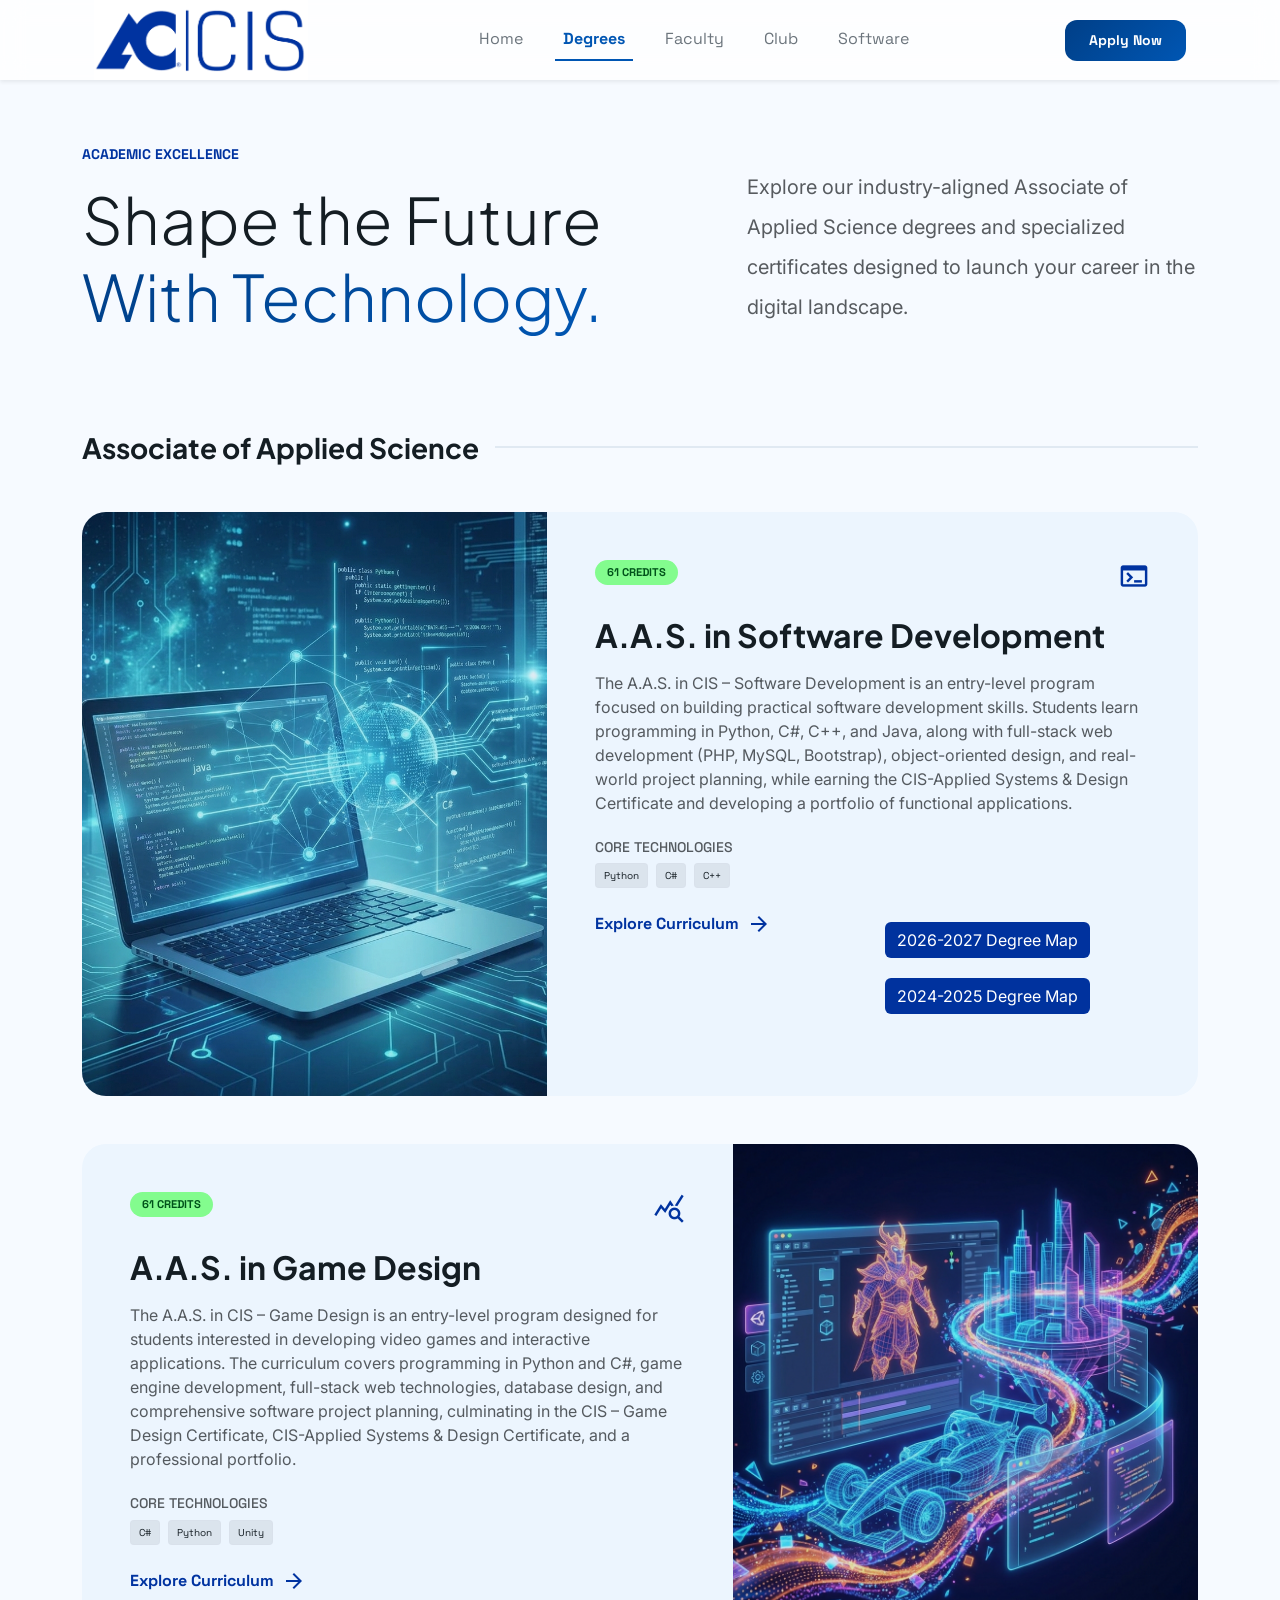
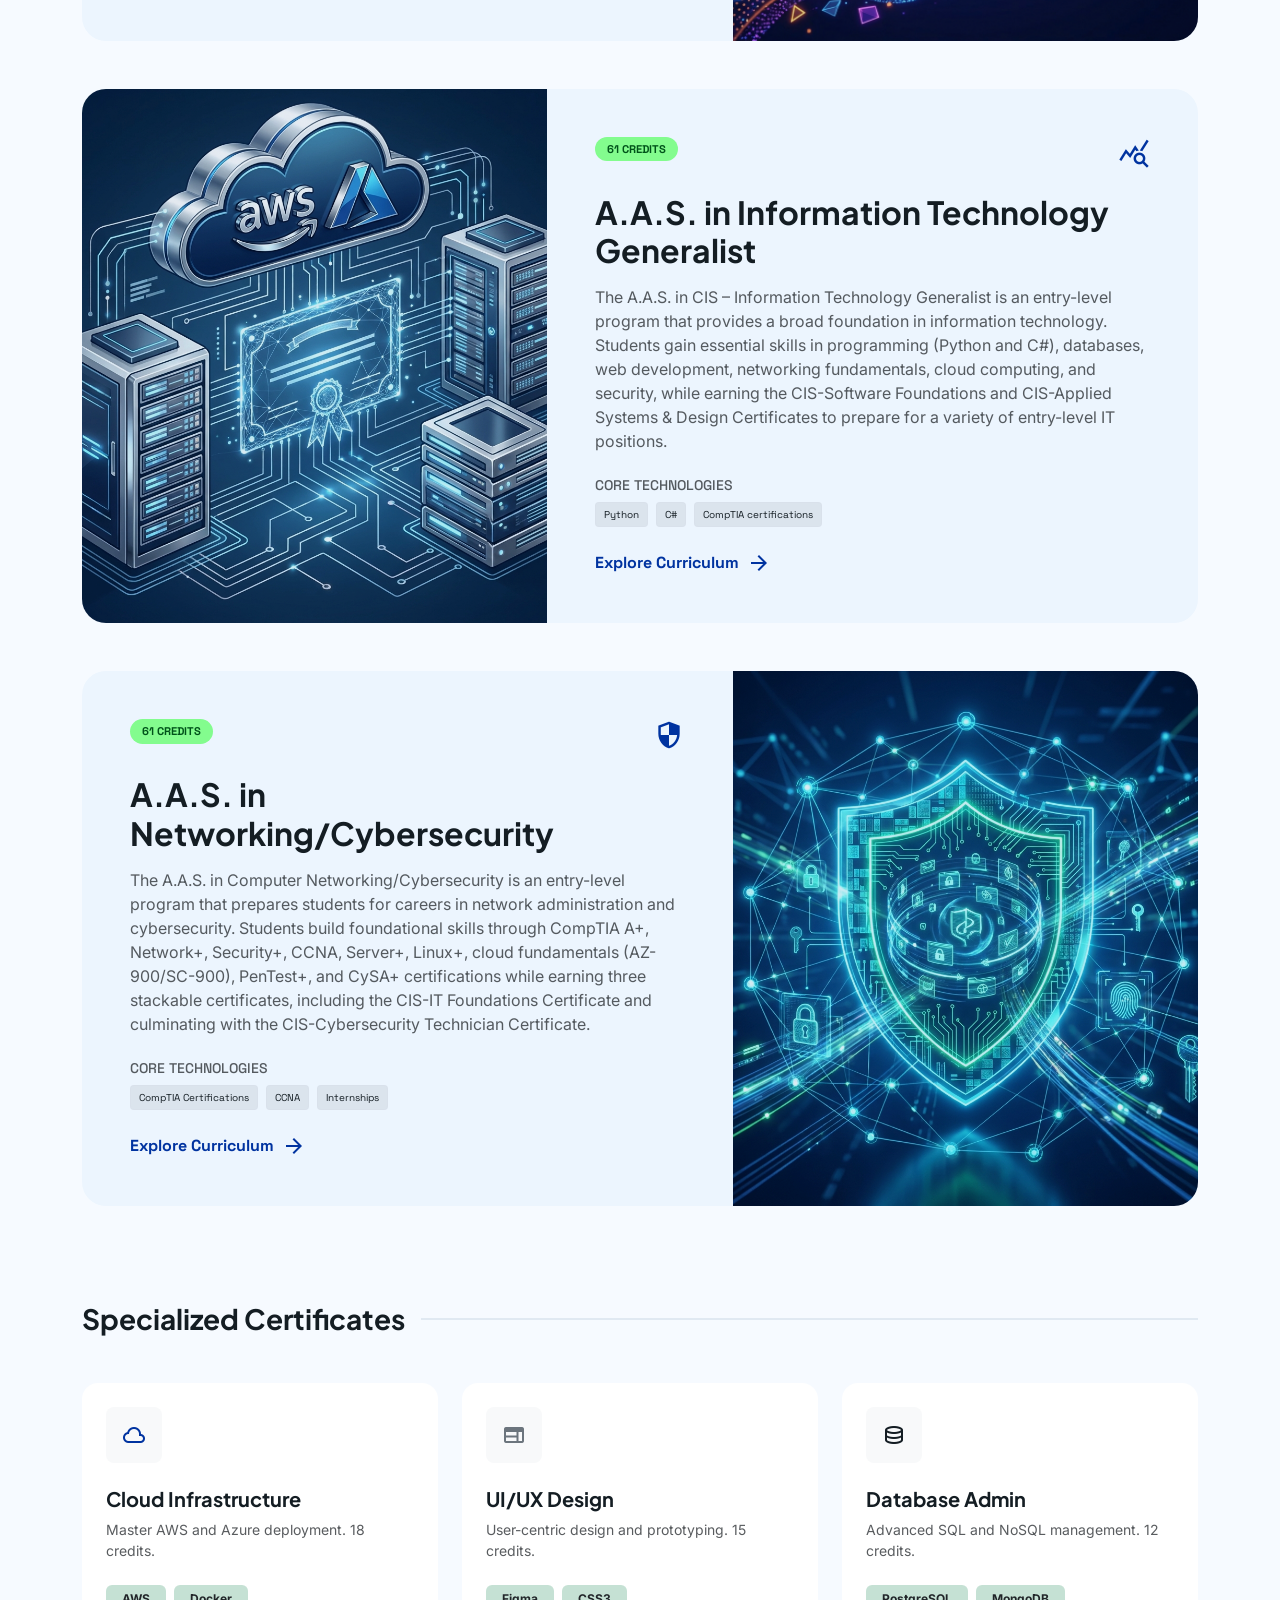
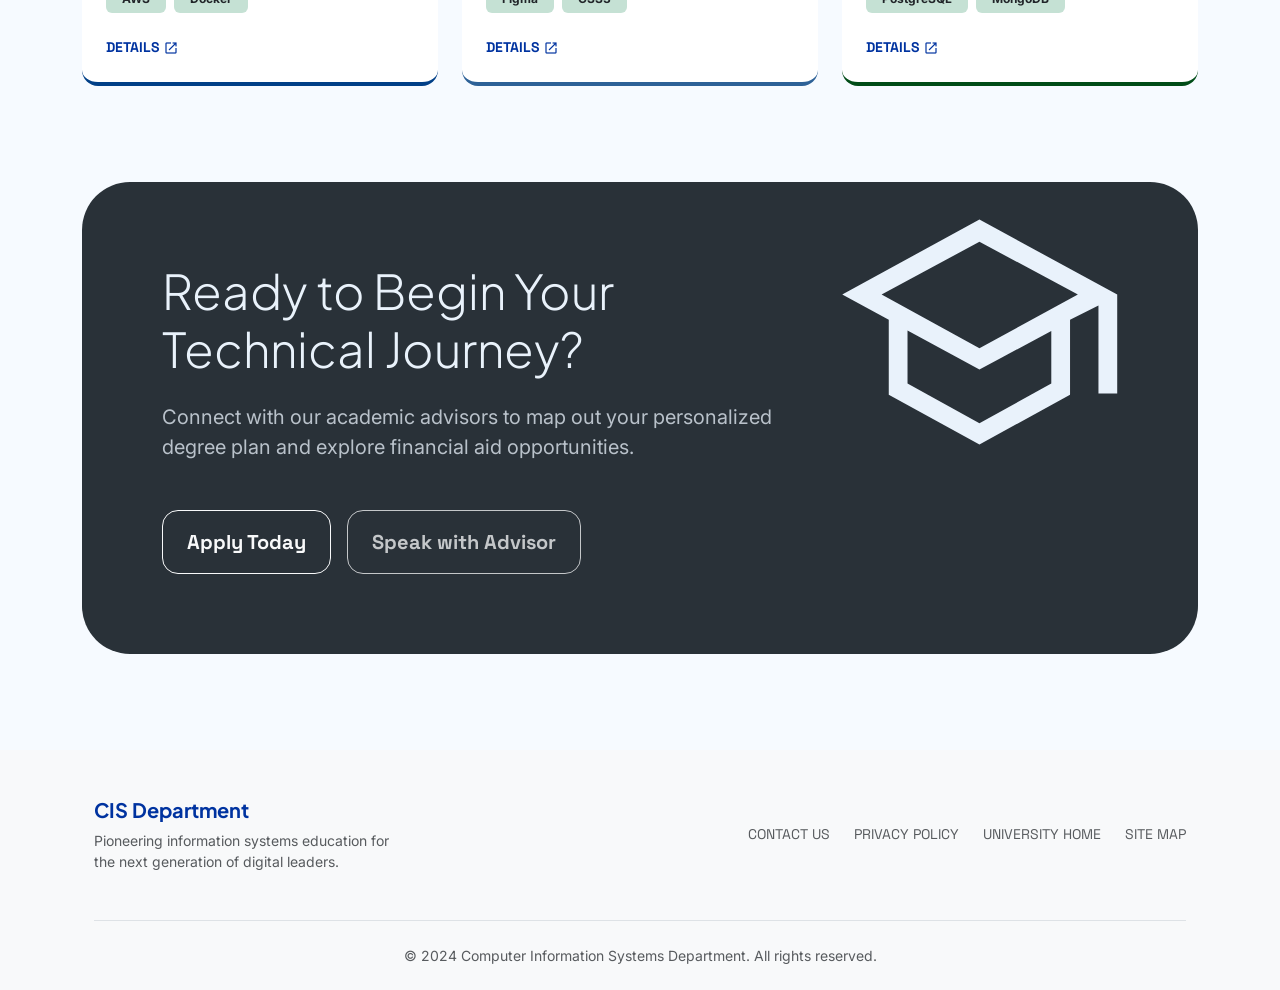
==== commit 6a0c62eb: "Add files via upload" ====
--- a/degrees.html
+++ b/degrees.html
@@ -25,10 +25,6 @@
                     </ul>
                 </div>
                 <div class="d-flex align-items-center gap-3">
-                    <div class="search-bar d-none d-lg-flex align-items-center">
-                        <span class="material-symbols-outlined me-2" style="font-size: 20px;">search</span>
-                        <input placeholder="Search programs..." type="text"/>
-                    </div>
                     <button class="btn-gradient font-label small">Apply Now</button>
                 </div>
             </div>
